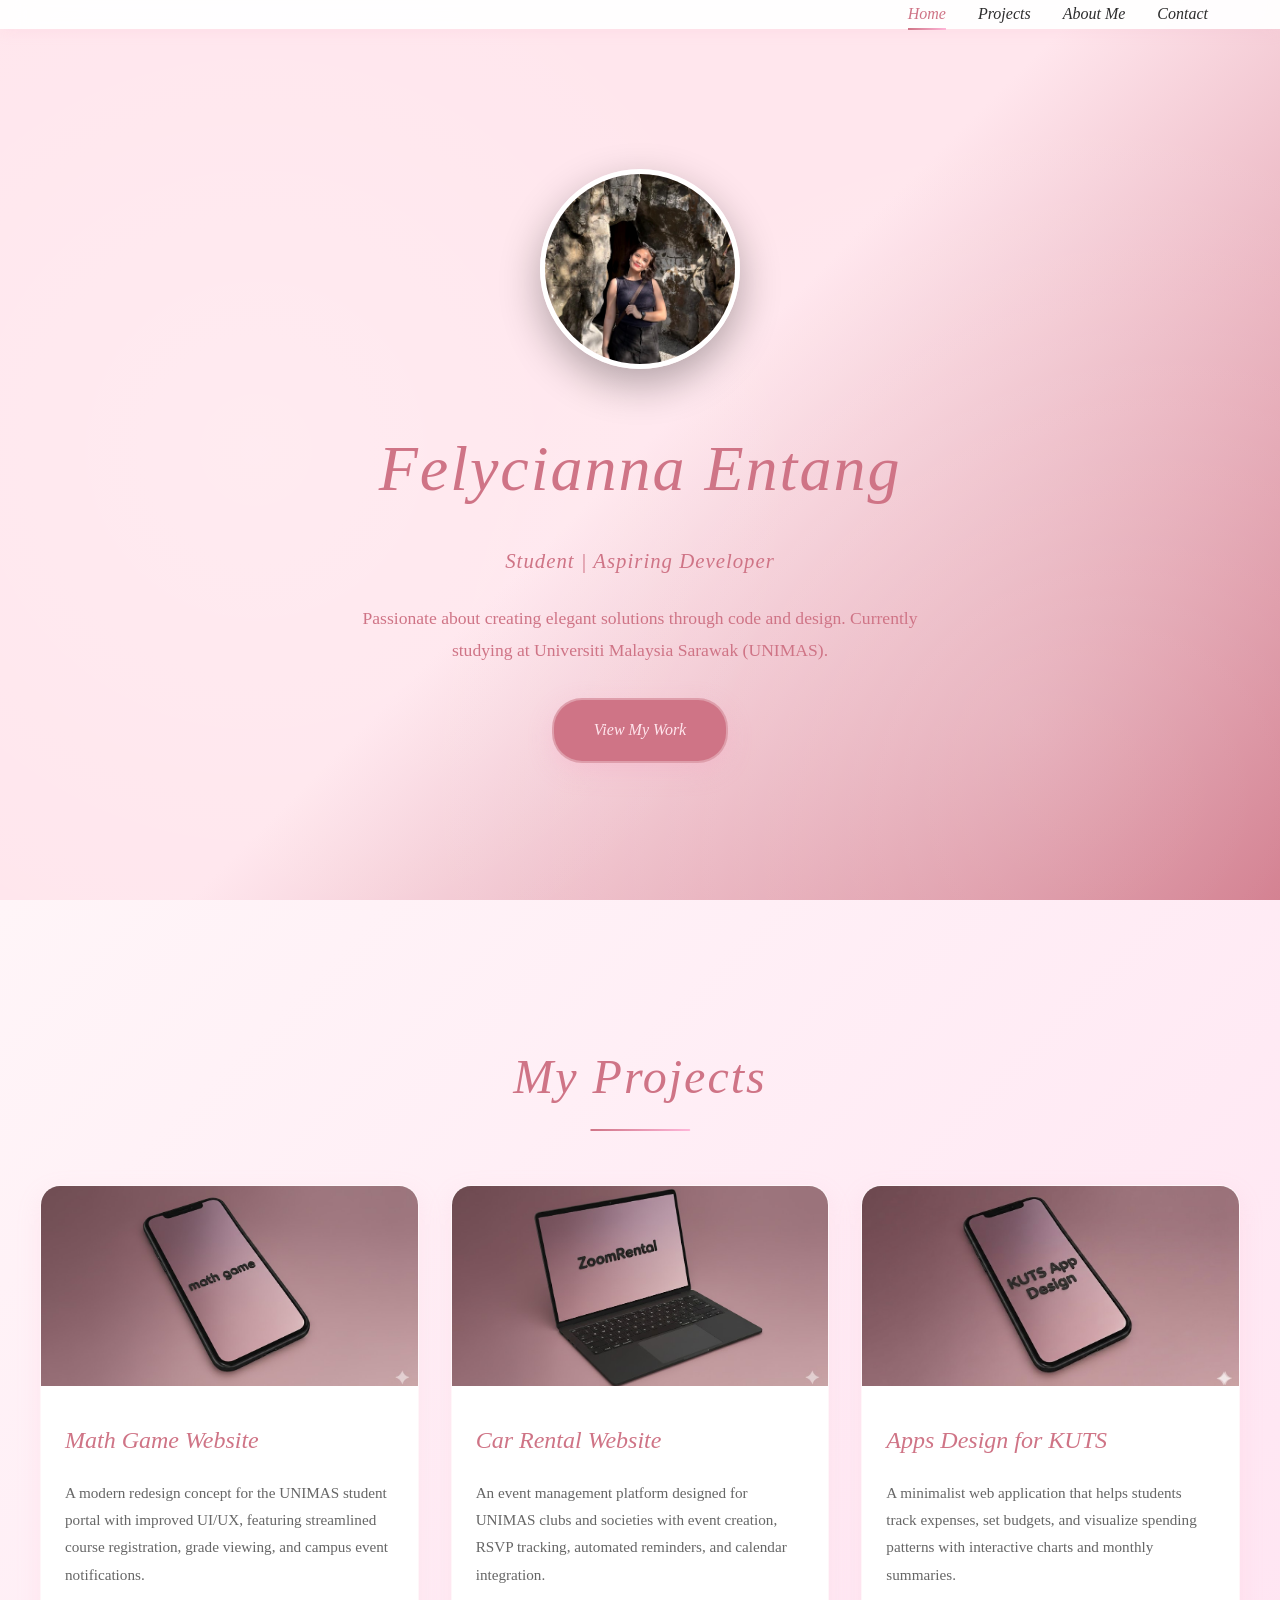
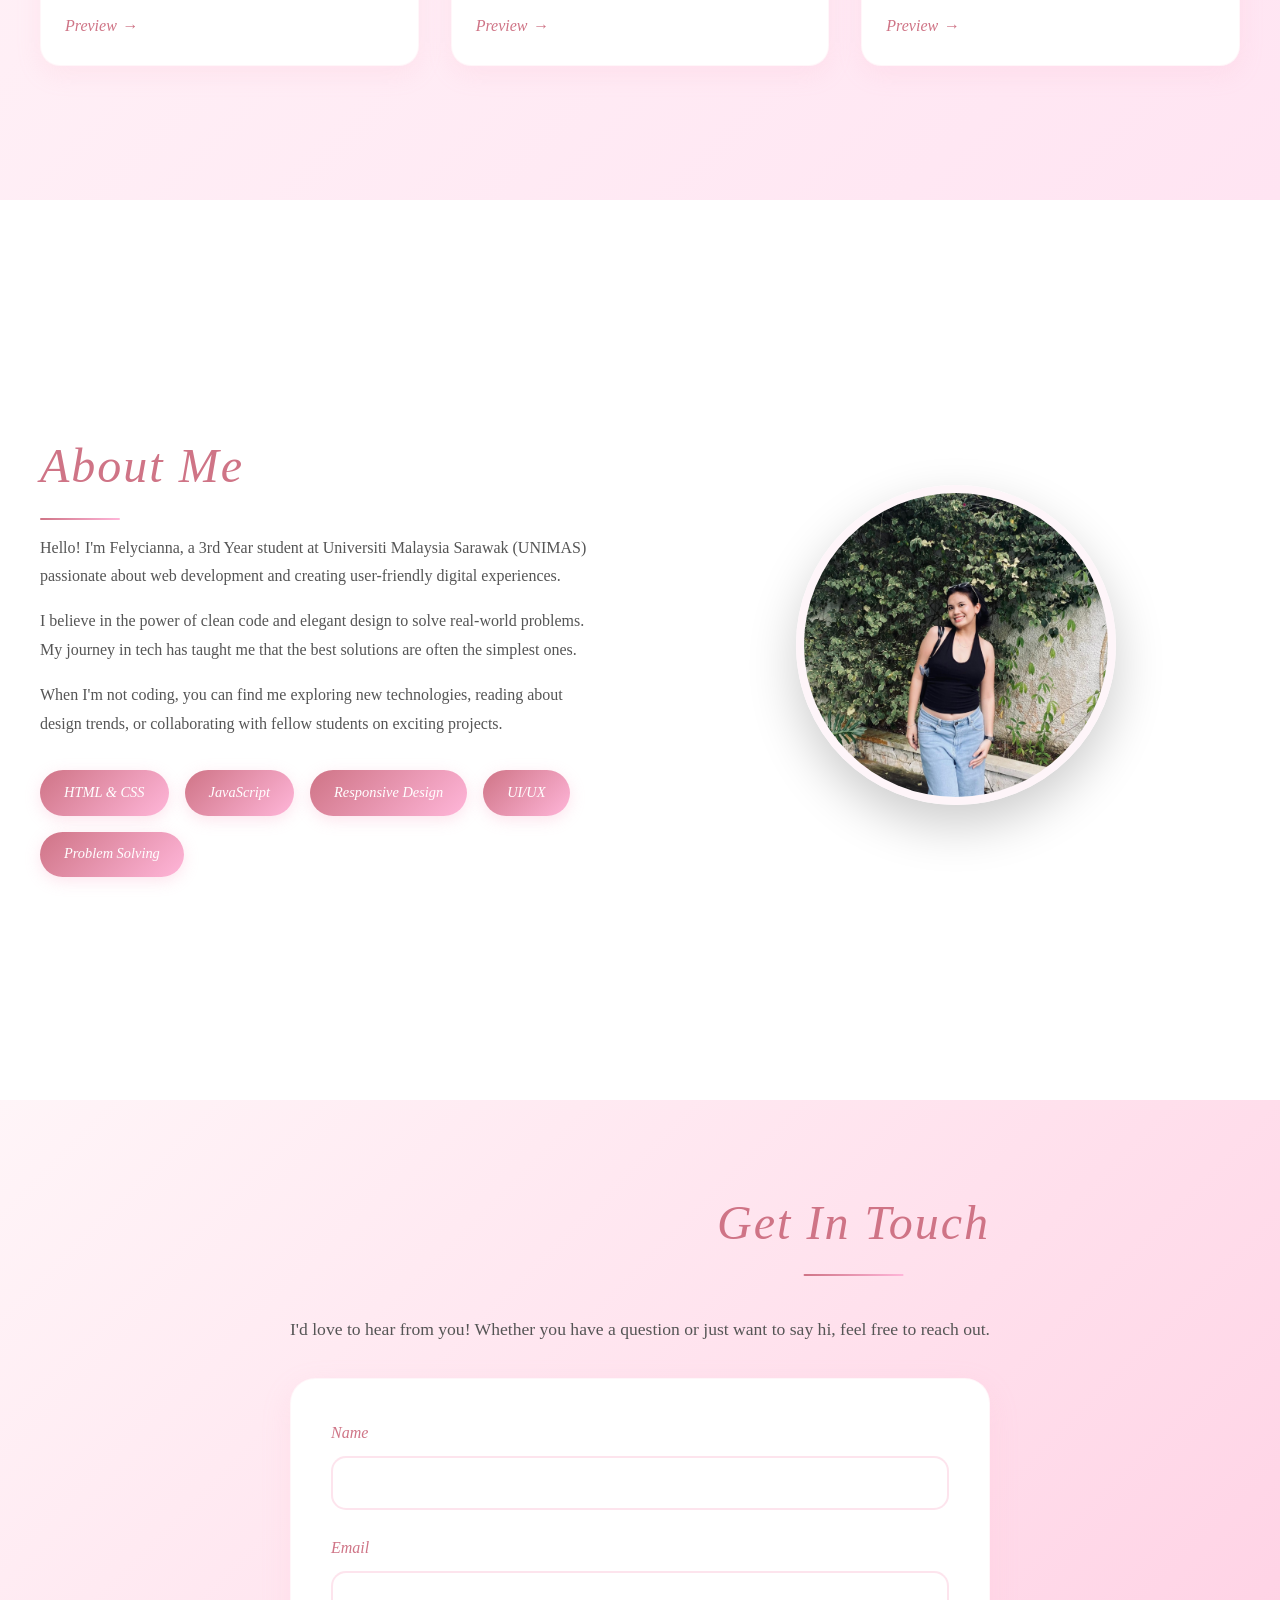
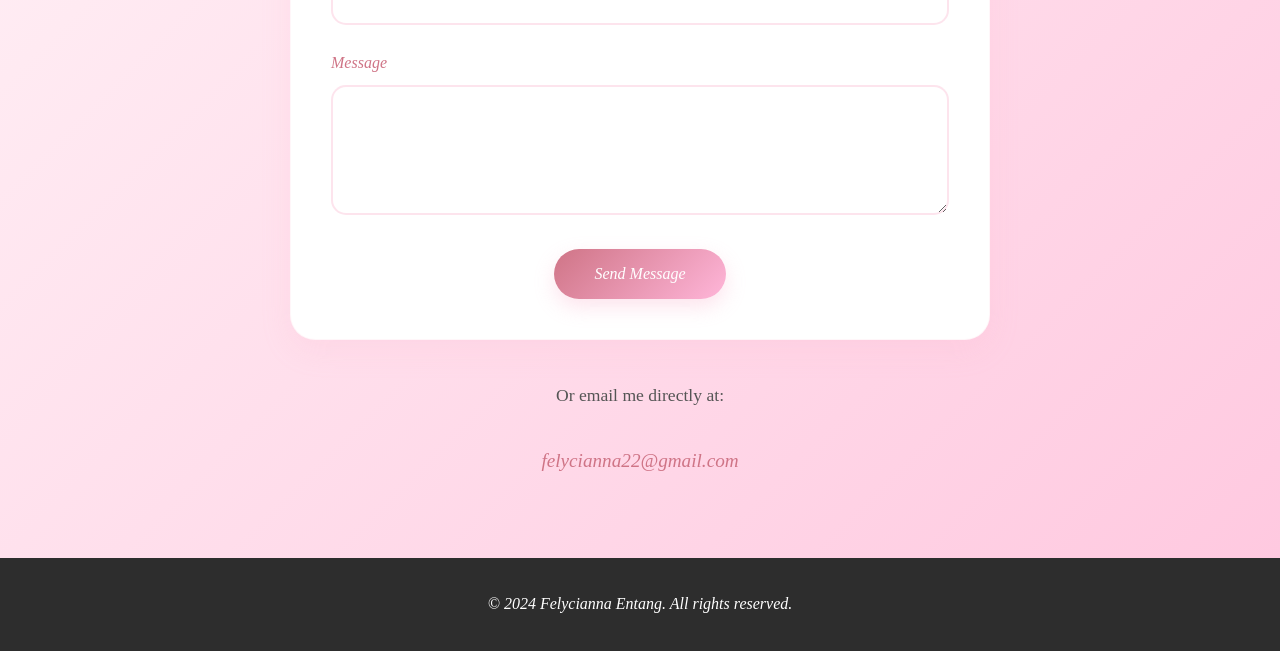
==== index.html @ 2f464124 "index.html" ====
<!DOCTYPE html>
<html lang="en">
<head>
    <meta charset="UTF-8">
    <meta name="viewport" content="width=device-width, initial-scale=1.0">
    <title>Felycianna Entang - Portfolio</title>
    <style>
        * {
            margin: 0;
            padding: 0;
            box-sizing: border-box;
        }

        :root {
            --primary: #2d2d2d;
            --secondary: #4a4a4a;
            --accent: #CF7486;
            --accent2: #ffb6d9;
            --pink-light: #ffc9e0;
            --pink-soft: #ffe4f2;
            --cream: #fff5f8;
            ----text: #CF7486;
            --light: #fef5f9;
            --white: #ffffff;
        }

        body {
            font-family: 'Garamond', 'Georgia', 'Times New Roman', serif;
            line-height: 1.8;
            color: var(--text);
            overflow-x: hidden;
        }

        /* Navigation */
        nav {
            position: fixed;
            top: 0;
            width: 100%;
            background: rgba(255, 255, 255, 0.95);
            backdrop-filter: blur(15px);
            box-shadow: 0 2px 15px rgba(248, 165, 194, 0.15);
            z-index: 1000;
            transition: all 0.3s ease;
        }

        nav.scrolled {
            background: rgba(255, 255, 255, 0.98);
            box-shadow: 0 4px 20px rgba(248, 165, 194, 0.2);
        }

        .nav-container {
            max-width: 1200px;
            margin: 0 auto;
            padding: 0 2rem;
            display: flex;
            justify-content: flex-end;
            align-items: center;
        }

        .logo {
            display: none;
        }

        nav ul {
            display: flex;
            list-style: none;
            gap: 2rem;
        }

        nav a {
            text-decoration: none;
            color: var(--primary);
            font-weight: 400;
            font-style: italic;
            font-family: 'Georgia', serif;
            transition: color 0.3s ease;
            position: relative;
            padding: 0.5rem 0;
        }

        nav a::after {
            content: '';
            position: absolute;
            bottom: 0;
            left: 0;
            width: 0;
            height: 2px;
            background: linear-gradient(90deg, var(--accent), var(--accent2));
            transition: width 0.3s ease;
        }

        nav a:hover::after,
        nav a.active::after {
            width: 100%;
        }

        nav a:hover,
        nav a.active {
            color: var(--accent);
        }

        /* Mobile menu toggle */
        .menu-toggle {
            display: none;
            background: none;
            border: none;
            font-size: 1.8rem;
            cursor: pointer;
            color: var(--primary);
            padding: 0.5rem;
        }

        /* Sections */
        section {
            min-height: 100vh;
            padding: 5rem 1.5rem 3rem;
            display: flex;
            align-items: center;
            justify-content: center;
        }

        .container {
            max-width: 1200px;
            width: 100%;
            margin: 0 auto;
        }

        /* Home Section */
        #home {
            background: linear-gradient(135deg, #FFE6ED 0%, #FFE6ED 50%, #CF7486 100%);
            color: var(--white);
            position: relative;
            overflow: hidden;
        }

        #home::before {
            content: '';
            position: absolute;
            top: 0;
            left: 0;
            right: 0;
            bottom: 0;
            background: 
                radial-gradient(circle at 20% 50%, rgba(255,255,255,0.2) 0%, transparent 50%),
                radial-gradient(circle at 80% 80%, rgba(255,255,255,0.2) 0%, transparent 50%);
            pointer-events: none;
        }

        .hero-content {
            display: flex;
            flex-direction: column;
            align-items: center;
            text-align: center;
            position: relative;
            z-index: 1;
        }

        .hero-image {
            margin-bottom: 2rem;
            opacity: 0;
            animation: fadeInUp 1s ease forwards;
        }

        .hero-profile-img {
            width: 200px;
            height: 200px;
            border-radius: 50%;
            object-fit: cover;
            border: 5px solid var(--white);
            box-shadow: 0 15px 40px rgba(0,0,0,0.3);
        }

        .hero-profile-placeholder {
            width: 200px;
            height: 200px;
            background: rgba(255, 255, 255, 0.2);
            backdrop-filter: blur(10px);
            border-radius: 50%;
            display: flex;
            align-items: center;
            justify-content: center;
            font-size: 4rem;
            color: var(--white);
            border: 5px solid var(--white);
            box-shadow: 0 15px 40px rgba(0,0,0,0.3);
            font-weight: 400;
            font-style: italic;
        }

        .hero-content h1 {
            font-size: 4rem;
            color: #CF7486;
            margin-bottom: 1rem;
            opacity: 0;
            animation: fadeInUp 1s ease 0.2s forwards;
            font-weight: 400;
            font-family: 'Garamond', 'Georgia', serif;
            font-style: italic;
            letter-spacing: 2px;
        }

        .hero-content .subtitle {
            font-size: 1.3rem;
            margin-bottom: 1.5rem;
            opacity: 0;
            animation: fadeInUp 1s ease 0.4s forwards;
            color: #CF7486;
            font-weight: 300;
            font-style: italic;
            letter-spacing: 1px;
        }

        .hero-content p {
            font-size: 1.1rem;
            color: #CF7486;
            max-width: 600px;
            margin: 0 auto 2rem;
            opacity: 0;
            animation: fadeInUp 1s ease 0.6s forwards;
            line-height: 1.8;
        }

        .cta-button {
            display: inline-block;
            padding: 1rem 2.5rem;
            background: #CF7486;
            color: #FFE6ED;
            text-decoration: none;
            border-radius: 30px;
            font-weight: 500;
            font-style: italic;
            font-family: 'Georgia', serif;
            transition: all 0.3s ease;
            opacity: 0;
            animation: fadeInUp 1s ease 0.8s forwards;
            box-shadow: 0 8px 25px rgba(248, 165, 194, 0.3);
            border: 2px solid rgba(255, 255, 255, 0.3);
        }

        .cta-button:hover {
            transform: translateY(-3px);
            box-shadow: 0 12px 35px rgba(248, 165, 194, 0.4);
            background: rgba(255, 255, 255, 0.95);
        }

        /* Projects Section */
        #projects {
            background: linear-gradient(135deg, #fff5f8 0%, #ffe4f2 100%);
            padding: 5rem 1.5rem;
        }

        .section-title {
            text-align: center;
            font-size: 3rem;
            margin-bottom: 3rem;
            color: var(--accent);
            font-weight: 400;
            font-style: italic;
            font-family: 'Garamond', 'Georgia', serif;
            position: relative;
            display: inline-block;
            left: 50%;
            transform: translateX(-50%);
            letter-spacing: 2px;
        }

        .section-title::after {
            content: '';
            position: absolute;
            bottom: -10px;
            left: 50%;
            transform: translateX(-50%);
            width: 100px;
            height: 2px;
            background: linear-gradient(90deg, var(--accent), var(--accent2));
            border-radius: 2px;
        }

        .projects-grid {
            display: grid;
            grid-template-columns: repeat(auto-fit, minmax(280px, 1fr));
            gap: 2rem;
            margin-top: 1rem;
        }

        .project-card {
            background: var(--white);
            border-radius: 20px;
            overflow: hidden;
            box-shadow: 0 8px 25px rgba(248, 165, 194, 0.15);
            transition: all 0.3s ease;
            opacity: 0;
            transform: translateY(30px);
            border: 1px solid rgba(248, 165, 194, 0.1);
        }

        .project-card.visible {
            opacity: 1;
            transform: translateY(0);
        }

        .project-card:hover {
            transform: translateY(-10px);
            box-shadow: 0 15px 35px rgba(248, 165, 194, 0.25);
        }

        .project-img {
            width: 100%;
            height: 200px;
            object-fit: cover;
            background: linear-gradient(135deg, #ffc9e0 0%, #f8a5c2 100%);
        }

        .project-placeholder {
            width: 100%;
            height: 200px;
            background: linear-gradient(135deg, #ffc9e0 0%, #f8a5c2 100%);
            display: flex;
            align-items: center;
            justify-content: center;
            color: var(--white);
            font-size: 3rem;
            font-weight: 400;
            font-style: italic;
        }

        .project-content {
            padding: 1.5rem;
        }

        .project-card h3 {
            color: var(--accent);
            margin-bottom: 1rem;
            font-size: 1.5rem;
            font-weight: 400;
            font-style: italic;
            font-family: 'Georgia', serif;
        }

        .project-card p {
            margin-bottom: 1.5rem;
            color: #666;
            line-height: 1.8;
            font-size: 0.95rem;
        }

        .project-link {
            display: inline-block;
            color: var(--accent);
            text-decoration: none;
            font-weight: 500;
            font-style: italic;
            transition: all 0.3s ease;
            position: relative;
        }

        .project-link:hover {
            color: var(--accent2);
            padding-left: 5px;
        }

        .project-link::after {
            content: '→';
            margin-left: 5px;
            transition: margin-left 0.3s ease;
        }

        .project-link:hover::after {
            margin-left: 10px;
        }

        /* About Section */
        #about {
            background: var(--white);
            padding: 5rem 1.5rem;
        }

        .about-content {
            display: grid;
            grid-template-columns: 1fr 1fr;
            gap: 4rem;
            align-items: center;
        }

        .about-text h2 {
            font-size: 3rem;
            margin-bottom: 1.5rem;
            color: var(--accent);
            font-weight: 400;
            font-style: italic;
            font-family: 'Garamond', 'Georgia', serif;
            position: relative;
            display: inline-block;
            letter-spacing: 2px;
        }

        .about-text h2::after {
            content: '';
            position: absolute;
            bottom: -10px;
            left: 0;
            width: 80px;
            height: 2px;
            background: linear-gradient(90deg, var(--accent), var(--accent2));
            border-radius: 2px;
        }

        .about-text p {
            margin-bottom: 1rem;
            line-height: 1.8;
            color: #555;
        }

        .skills {
            display: flex;
            flex-wrap: wrap;
            gap: 1rem;
            margin-top: 2rem;
        }

        .skill-tag {
            background: linear-gradient(135deg, var(--accent), var(--accent2));
            color: var(--white);
            padding: 0.6rem 1.5rem;
            border-radius: 25px;
            font-size: 0.9rem;
            font-weight: 400;
            font-style: italic;
            box-shadow: 0 4px 15px rgba(248, 165, 194, 0.3);
            transition: transform 0.3s ease;
        }

        .skill-tag:hover {
            transform: translateY(-3px);
            box-shadow: 0 6px 20px rgba(248, 165, 194, 0.4);
        }

        .about-image {
            text-align: center;
        }

        .about-profile-img {
            width: 320px;
            height: 320px;
            border-radius: 50%;
            object-fit: cover;
            box-shadow: 0 20px 50px rgba(0,0,0,0.2);
            border: 8px solid var(--light);
        }

        .profile-placeholder {
            width: 320px;
            height: 320px;
            background: linear-gradient(135deg, #ffc9e0 0%, #f8a5c2 100%);
            border-radius: 50%;
            margin: 0 auto;
            display: flex;
            align-items: center;
            justify-content: center;
            font-size: 6rem;
            color: var(--white);
            box-shadow: 0 15px 40px rgba(248, 165, 194, 0.3);
            border: 8px solid var(--light);
            font-weight: 400;
            font-style: italic;
        }

        /* Contact Section */
        #contact {
            background: linear-gradient(135deg, #fff5f8 0%, #ffc9e0 100%);
            padding: 5rem 1.5rem;
        }

        .contact-content {
            max-width: 700px;
            margin: 0 auto;
            text-align: center;
        }

        .contact-content p {
            font-size: 1.1rem;
            margin-bottom: 2rem;
            color: #555;
        }

        .contact-form {
            background: var(--white);
            padding: 2.5rem;
            border-radius: 25px;
            box-shadow: 0 10px 30px rgba(248, 165, 194, 0.15);
            margin-top: 2rem;
            border: 1px solid rgba(248, 165, 194, 0.1);
        }

        .form-group {
            margin-bottom: 1.5rem;
            text-align: left;
        }

        .form-group label {
            display: block;
            margin-bottom: 0.5rem;
            color: var(--accent);
            font-weight: 500;
            font-style: italic;
        }

        .form-group input,
        .form-group textarea {
            width: 100%;
            padding: 1rem;
            border: 2px solid rgba(248, 165, 194, 0.3);
            border-radius: 15px;
            font-family: 'Georgia', serif;
            transition: all 0.3s ease;
            font-size: 1rem;
        }

        .form-group input:focus,
        .form-group textarea:focus {
            outline: none;
            border-color: var(--accent);
            box-shadow: 0 0 0 3px rgba(248, 165, 194, 0.1);
        }

        .form-group textarea {
            resize: vertical;
            min-height: 130px;
        }

        .submit-btn {
            background: linear-gradient(135deg, var(--accent), var(--accent2));
            color: var(--white);
            padding: 1rem 2.5rem;
            border: none;
            border-radius: 30px;
            font-size: 1rem;
            font-weight: 500;
            font-style: italic;
            font-family: 'Georgia', serif;
            cursor: pointer;
            transition: all 0.3s ease;
            box-shadow: 0 8px 20px rgba(248, 165, 194, 0.3);
        }

        .submit-btn:hover {
            transform: translateY(-3px);
            box-shadow: 0 12px 30px rgba(248, 165, 194, 0.4);
        }

        .contact-email {
            margin-top: 2.5rem;
        }

        .contact-email a {
            color: var(--accent);
            text-decoration: none;
            font-size: 1.2rem;
            font-weight: 500;
            font-style: italic;
            transition: color 0.3s ease;
        }

        .contact-email a:hover {
            color: var(--accent2);
        }

        /* Footer */
        footer {
            background: var(--primary);
            color: var(--white);
            text-align: center;
            padding: 2rem;
            font-style: italic;
        }

        /* Animations */
        @keyframes fadeInUp {
            from {
                opacity: 0;
                transform: translateY(30px);
            }
            to {
                opacity: 1;
                transform: translateY(0);
            }
        }

        /* Scroll to top button */
        .scroll-top {
            position: fixed;
            bottom: 2rem;
            right: 2rem;
            background: linear-gradient(135deg, var(--accent), var(--accent2));
            color: var(--white);
            width: 50px;
            height: 50px;
            border-radius: 50%;
            border: none;
            cursor: pointer;
            display: none;
            align-items: center;
            justify-content: center;
            font-size: 1.5rem;
            transition: all 0.3s ease;
            z-index: 999;
            box-shadow: 0 4px 15px rgba(248, 165, 194, 0.4);
        }

        .scroll-top.visible {
            display: flex;
        }

        .scroll-top:hover {
            transform: translateY(-5px);
            box-shadow: 0 8px 25px rgba(248, 165, 194, 0.5);
        }


/* Modal Styles */
.modal {
    display: none;
    position: fixed;
    z-index: 2000;
    left: 0;
    top: 0;
    width: 100%;
    height: 100%;
    background-color: rgba(0, 0, 0, 0.8);
    backdrop-filter: blur(5px);
}

.modal.active {
    display: flex;
    align-items: center;
    justify-content: center;
    animation: fadeIn 0.3s ease;
}

.modal-content {
    background: var(--white);
    padding: 2rem;
    border-radius: 25px;
    max-width: 900px;
    width: 90%;
    max-height: 90vh;
    overflow-y: auto;
    position: relative;
    box-shadow: 0 20px 60px rgba(0, 0, 0, 0.3);
}

.close-modal {
    position: absolute;
    top: 1rem;
    right: 1.5rem;
    font-size: 2.5rem;
    color: var(--accent);
    cursor: pointer;
    transition: all 0.3s ease;
    line-height: 1;
}

.close-modal:hover {
    color: var(--accent2);
    transform: rotate(90deg);
}

.modal-images {
    display: flex;
    flex-direction: column;
    gap: 1.5rem;
    margin-top: 1rem;
}

.modal-img {
    width: 100%;
    border-radius: 15px;
    box-shadow: 0 5px 20px rgba(0, 0, 0, 0.1);
}

@keyframes fadeIn {
    from {
        opacity: 0;
    }
    to {
        opacity: 1;
    }
}



        /* Responsive Design */
        @media (max-width: 968px) {
            .about-content {
                grid-template-columns: 1fr;
                gap: 3rem;
            }

            .about-image {
                order: -1;
            }

            .about-profile-img,
            .profile-placeholder {
                width: 250px;
                height: 250px;
                font-size: 5rem;
            }
        }

        @media (max-width: 768px) {
            .menu-toggle {
                display: block;
            }

            nav ul {
                position: fixed;
                top: 70px;
                left: -100%;
                width: 100%;
                height: calc(100vh - 70px);
                background: rgba(255, 255, 255, 0.98);
                flex-direction: column;
                align-items: center;
                justify-content: flex-start;
                padding: 2rem 0;
                gap: 0;
                transition: left 0.3s ease;
                box-shadow: 0 5px 20px rgba(0,0,0,0.1);
            }

            nav ul.active {
                left: 0;
            }

            nav ul li {
                width: 100%;
                text-align: center;
                padding: 1rem 0;
                border-bottom: 1px solid #eee;
            }

            nav a {
                display: block;
                padding: 1rem;
                font-size: 1.1rem;
            }

            .hero-content h1 {
                font-size: 2.5rem;
            }

            .hero-content .subtitle {
                font-size: 1.2rem;
            }

            .hero-profile-img,
            .hero-profile-placeholder {
                width: 150px;
                height: 150px;
                font-size: 3rem;
            }

            .section-title {
                font-size: 2rem;
            }

            section {
                padding: 5rem 1rem 3rem;
            }

            .projects-grid {
                grid-template-columns: 1fr;
                gap: 1.5rem;
            }

            .contact-form {
                padding: 1.5rem;
            }
        }

        @media (max-width: 480px) {
            .hero-content h1 {
                font-size: 2rem;
            }

            .hero-content .subtitle {
                font-size: 1rem;
            }

            .hero-content p {
                font-size: 0.95rem;
            }

            .cta-button {
                padding: 0.8rem 2rem;
                font-size: 0.9rem;
            }

            .about-profile-img,
            .profile-placeholder {
                width: 200px;
                height: 200px;
                font-size: 4rem;
            }

            .section-title {
                font-size: 1.8rem;
            }

            .about-text h2 {
                font-size: 2rem;
            }

            /* Modal Styles */
.modal {
    display: none;
    position: fixed;
    z-index: 2000;
    left: 0;
    top: 0;
    width: 100%;
    height: 100%;
    background-color: rgba(0, 0, 0, 0.8);
    backdrop-filter: blur(5px);
}

.modal.active {
    display: flex;
    align-items: center;
    justify-content: center;
    animation: fadeIn 0.3s ease;
}

.modal-content {
    background: var(--white);
    padding: 2rem;
    border-radius: 25px;
    max-width: 900px;
    width: 90%;
    max-height: 90vh;
    overflow-y: auto;
    position: relative;
    box-shadow: 0 20px 60px rgba(0, 0, 0, 0.3);
}

.close-modal {
    position: absolute;
    top: 1rem;
    right: 1.5rem;
    font-size: 2.5rem;
    color: var(--accent);
    cursor: pointer;
    transition: all 0.3s ease;
    line-height: 1;
}

.close-modal:hover {
    color: var(--accent2);
    transform: rotate(90deg);
}

.modal-images {
    display: flex;
    flex-direction: column;
    gap: 1.5rem;
    margin-top: 1rem;
}

.modal-img {
    width: 100%;
    max-width: 600px;  
    margin: 0 auto;
    display: block;
    border-radius: 15px;
    box-shadow: 0 5px 20px rgba(0, 0, 0, 0.1);
}

@keyframes fadeIn {
    from {
        opacity: 0;
    }
    to {
        opacity: 1;
    }
}

@media (max-width: 768px) {
    .modal-content {
        padding: 1.5rem;
        width: 95%;
    }
    
    .close-modal {
        font-size: 2rem;
    }
}
        }
    </style>
</head>
<body>
    <!-- Navigation -->
    <nav id="navbar">
        <div class="nav-container">
            <div class="logo">FE</div>
            <button class="menu-toggle" aria-label="Toggle menu">☰</button>
            <ul id="nav-menu">
                <li><a href="#home" class="nav-link active">Home</a></li>
                <li><a href="#projects" class="nav-link">Projects</a></li>
                <li><a href="#about" class="nav-link">About Me</a></li>
                <li><a href="#contact" class="nav-link">Contact</a></li>
            </ul>
        </div>
    </nav>

    <!-- Home Section -->
    <section id="home">
        <div class="container">
            <div class="hero-content">
                <div class="hero-image">
                    <img src="felycianna_pict.jpg" alt="Felycianna Entang" class="hero-profile-img">
                </div>
                <h1>Felycianna Entang</h1>
                <p class="subtitle">Student | Aspiring Developer</p>
                <p>Passionate about creating elegant solutions through code and design. Currently studying at Universiti Malaysia Sarawak (UNIMAS).</p>
                <a href="#projects" class="cta-button">View My Work</a>
            </div>
        </div>
    </section>

    <!-- Projects Section -->
    <section id="projects">
        <div class="container">
            <h2 class="section-title">My Projects</h2>
            <div class="projects-grid">
                <div class="project-card">
                    <img src="mathgame.jpg" alt="Math Game Website" class="project-img">
                    <div class="project-content">
                        <h3>Math Game Website</h3>
                        <p>A modern redesign concept for the UNIMAS student portal with improved UI/UX, featuring streamlined course registration, grade viewing, and campus event notifications.</p>
                        <a href="#" class="project-link">Preview</a>
                    </div>
                </div>
                <div class="project-card">
                    <img src="zoomrental.jpg" alt="Car Rental Website" class="project-img">
                    <div class="project-content">
                        <h3>Car Rental Website</h3>
                        <p>An event management platform designed for UNIMAS clubs and societies with event creation, RSVP tracking, automated reminders, and calendar integration.</p>
                        <a href="#" class="project-link">Preview</a>
                    </div>
                </div>
                <div class="project-card">
                    <img src="kutsapp.jpg" alt="App Design for KUTS" class="project-img">
                    <div class="project-content">
                        <h3>Apps Design for KUTS</h3>
                        <p>A minimalist web application that helps students track expenses, set budgets, and visualize spending patterns with interactive charts and monthly summaries.</p>
                        <a href="#" class="project-link">Preview</a>
                    </div>
                </div>
            </div>
        </div>
    </section>

    <!-- About Section -->
    <section id="about">
        <div class="container">
            <div class="about-content">
                <div class="about-text">
                    <h2>About Me</h2>
                    <p>Hello! I'm Felycianna, a 3rd Year student at Universiti Malaysia Sarawak (UNIMAS) passionate about web development and creating user-friendly digital experiences.</p>
                    <p>I believe in the power of clean code and elegant design to solve real-world problems. My journey in tech has taught me that the best solutions are often the simplest ones.</p>
                    <p>When I'm not coding, you can find me exploring new technologies, reading about design trends, or collaborating with fellow students on exciting projects.</p>
                    <div class="skills">
                        <span class="skill-tag">HTML & CSS</span>
                        <span class="skill-tag">JavaScript</span>
                        <span class="skill-tag">Responsive Design</span>
                        <span class="skill-tag">UI/UX</span>
                        <span class="skill-tag">Problem Solving</span>
                    </div>
                </div>
                <div class="about-image">
                    <img src="fely_pict2.jpg" alt="Felycianna Entang profile" class="about-profile-img">
                </div>
            </div>
        </div>
    </section>

    <!-- Contact Section -->
    <section id="contact">
        <div class="container">
            <div class="contact-content">
                <h2 class="section-title">Get In Touch</h2>
                <p>I'd love to hear from you! Whether you have a question or just want to say hi, feel free to reach out.</p>
                
                <form class="contact-form" id="contact-form">
                    <div class="form-group">
                        <label for="name">Name</label>
                        <input type="text" id="name" name="name" required aria-label="Your name">
                    </div>
                    <div class="form-group">
                        <label for="email">Email</label>
                        <input type="email" id="email" name="email" required aria-label="Your email">
                    </div>
                    <div class="form-group">
                        <label for="message">Message</label>
                        <textarea id="message" name="message" required aria-label="Your message"></textarea>
                    </div>
                    <button type="submit" class="submit-btn">Send Message</button>
                </form>

                <div class="contact-email">
                    <p>Or email me directly at:</p>
                    <a href="mailto:felycianna22@gmail.com">felycianna22@gmail.com</a>
                </div>
            </div>
        </div>
    </section>

    <!-- Footer -->
    <footer>
        <p>&copy; 2024 Felycianna Entang. All rights reserved.</p>
    </footer>

    <!-- Scroll to Top Button -->
    <button class="scroll-top" id="scrollTop" aria-label="Scroll to top">↑</button>

    <!-- Modal for project preview -->
    <div class="modal" id="projectModal">
        <div class="modal-content">
            <span class="close-modal">&times;</span>
            <div class="modal-images">
                <img src="" alt="Project preview 1" class="modal-img">
                <img src="" alt="Project preview 2" class="modal-img">
                <img src="" alt="Project preview 3" class="modal-img">
            </div>
        </div>
    </div>

    <script>
        // Mobile menu toggle
        const menuToggle = document.querySelector('.menu-toggle');
        const navMenu = document.getElementById('nav-menu');
        
        menuToggle.addEventListener('click', () => {
            navMenu.classList.toggle('active');
        });

        // Close mobile menu when clicking a link
        const navLinks = document.querySelectorAll('.nav-link');
        navLinks.forEach(link => {
            link.addEventListener('click', () => {
                navMenu.classList.remove('active');
            });
        });

        // Smooth scrolling for navigation links
        navLinks.forEach(link => {
            link.addEventListener('click', (e) => {
                e.preventDefault();
                const targetId = link.getAttribute('href');
                const targetSection = document.querySelector(targetId);
                
                targetSection.scrollIntoView({
                    behavior: 'smooth',
                    block: 'start'
                });
            });
        });

        // Active navigation link on scroll
        const sections = document.querySelectorAll('section');
        const navbar = document.getElementById('navbar');
        
        window.addEventListener('scroll', () => {
            let current = '';
            
            sections.forEach(section => {
                const sectionTop = section.offsetTop;
                const sectionHeight = section.clientHeight;
                if (window.scrollY >= (sectionTop - 200)) {
                    current = section.getAttribute('id');
                }
            });
            
            navLinks.forEach(link => {
                link.classList.remove('active');
                if (link.getAttribute('href') === `#${current}`) {
                    link.classList.add('active');
                }
            });

            
            // Add shadow to navbar on scroll
            if (window.scrollY > 100) {
                navbar.classList.add('scrolled');
            } else {
                navbar.classList.remove('scrolled');
            }
        });

        // Animate project cards on scroll
        const observerOptions = {
            threshold: 0.2,
            rootMargin: '0px 0px -100px 0px'
        };

        const observer = new IntersectionObserver((entries) => {
            entries.forEach((entry, index) => {
                if (entry.isIntersecting) {
                    setTimeout(() => {
                        entry.target.classList.add('visible');
                    }, index * 100);
                }
            });
        }, observerOptions);

        const projectCards = document.querySelectorAll('.project-card');
        projectCards.forEach(card => observer.observe(card));

        // Scroll to top button
        const scrollTopBtn = document.getElementById('scrollTop');
        
        window.addEventListener('scroll', () => {
            if (window.scrollY > 500) {
                scrollTopBtn.classList.add('visible');
            } else {
                scrollTopBtn.classList.remove('visible');
            }
        });

        scrollTopBtn.addEventListener('click', () => {
            window.scrollTo({
                top: 0,
                behavior: 'smooth'
            });
        });

        // Contact form submission
        const contactForm = document.getElementById('contact-form');
        
        contactForm.addEventListener('submit', (e) => {
            e.preventDefault();
            
            // Get form values
            const name = document.getElementById('name').value;
            const email = document.getElementById('email').value;
            const message = document.getElementById('message').value;
            
            // Display success message (in a real app, you'd send this to a server)
            alert(`Thank you for your message, ${name}! I'll get back to you soon at ${email}.`);
            
            // Reset form
            contactForm.reset();
        });

        // Add parallax effect to hero section
        window.addEventListener('scroll', () => {
            const scrolled = window.scrollY;
            const heroContent = document.querySelector('.hero-content');
            if (heroContent) {
                heroContent.style.transform = `translateY(${scrolled * 0.5}px)`;
                heroContent.style.opacity = 1 - (scrolled / 600);
            }
        });

        // Project preview modal
        const modal = document.getElementById('projectModal');
        const modalImages = modal.querySelectorAll('.modal-img');
        const closeModal = document.querySelector('.close-modal');
        const previewLinks = document.querySelectorAll('.project-link');

        // Project images data (add your actual image paths here)
        const projectImages = {
            0: ['math1.jpeg', 'math2.jpeg', 'math3.jpg'],        // Math Game
            1: ['zoom1.jpeg', 'zoom2.jpeg', 'zoom3.jpeg'],        // Car Rental
            2: ['kuts1.jpeg', 'kuts2.jpeg', 'kuts3.jpeg']      // KUTS App
        };

        previewLinks.forEach((link, index) => {
            link.addEventListener('click', (e) => {
                e.preventDefault();
                
                // Set images for this project
                const images = projectImages[index];
                modalImages.forEach((img, i) => {
                    img.src = images[i];
                });
                
                // Show modal
                modal.classList.add('active');
                document.body.style.overflow = 'hidden';
            });
        });

        // Close modal
        closeModal.addEventListener('click', () => {
            modal.classList.remove('active');
            document.body.style.overflow = 'auto';
        });

        // Close modal when clicking outside
        modal.addEventListener('click', (e) => {
            if (e.target === modal) {
                modal.classList.remove('active');
                document.body.style.overflow = 'auto';
            }
        });

        // Close modal with Escape key
        document.addEventListener('keydown', (e) => {
            if (e.key === 'Escape' && modal.classList.contains('active')) {
                modal.classList.remove('active');
                document.body.style.overflow = 'auto';
            }
        });
    </script>
</body>
</html>
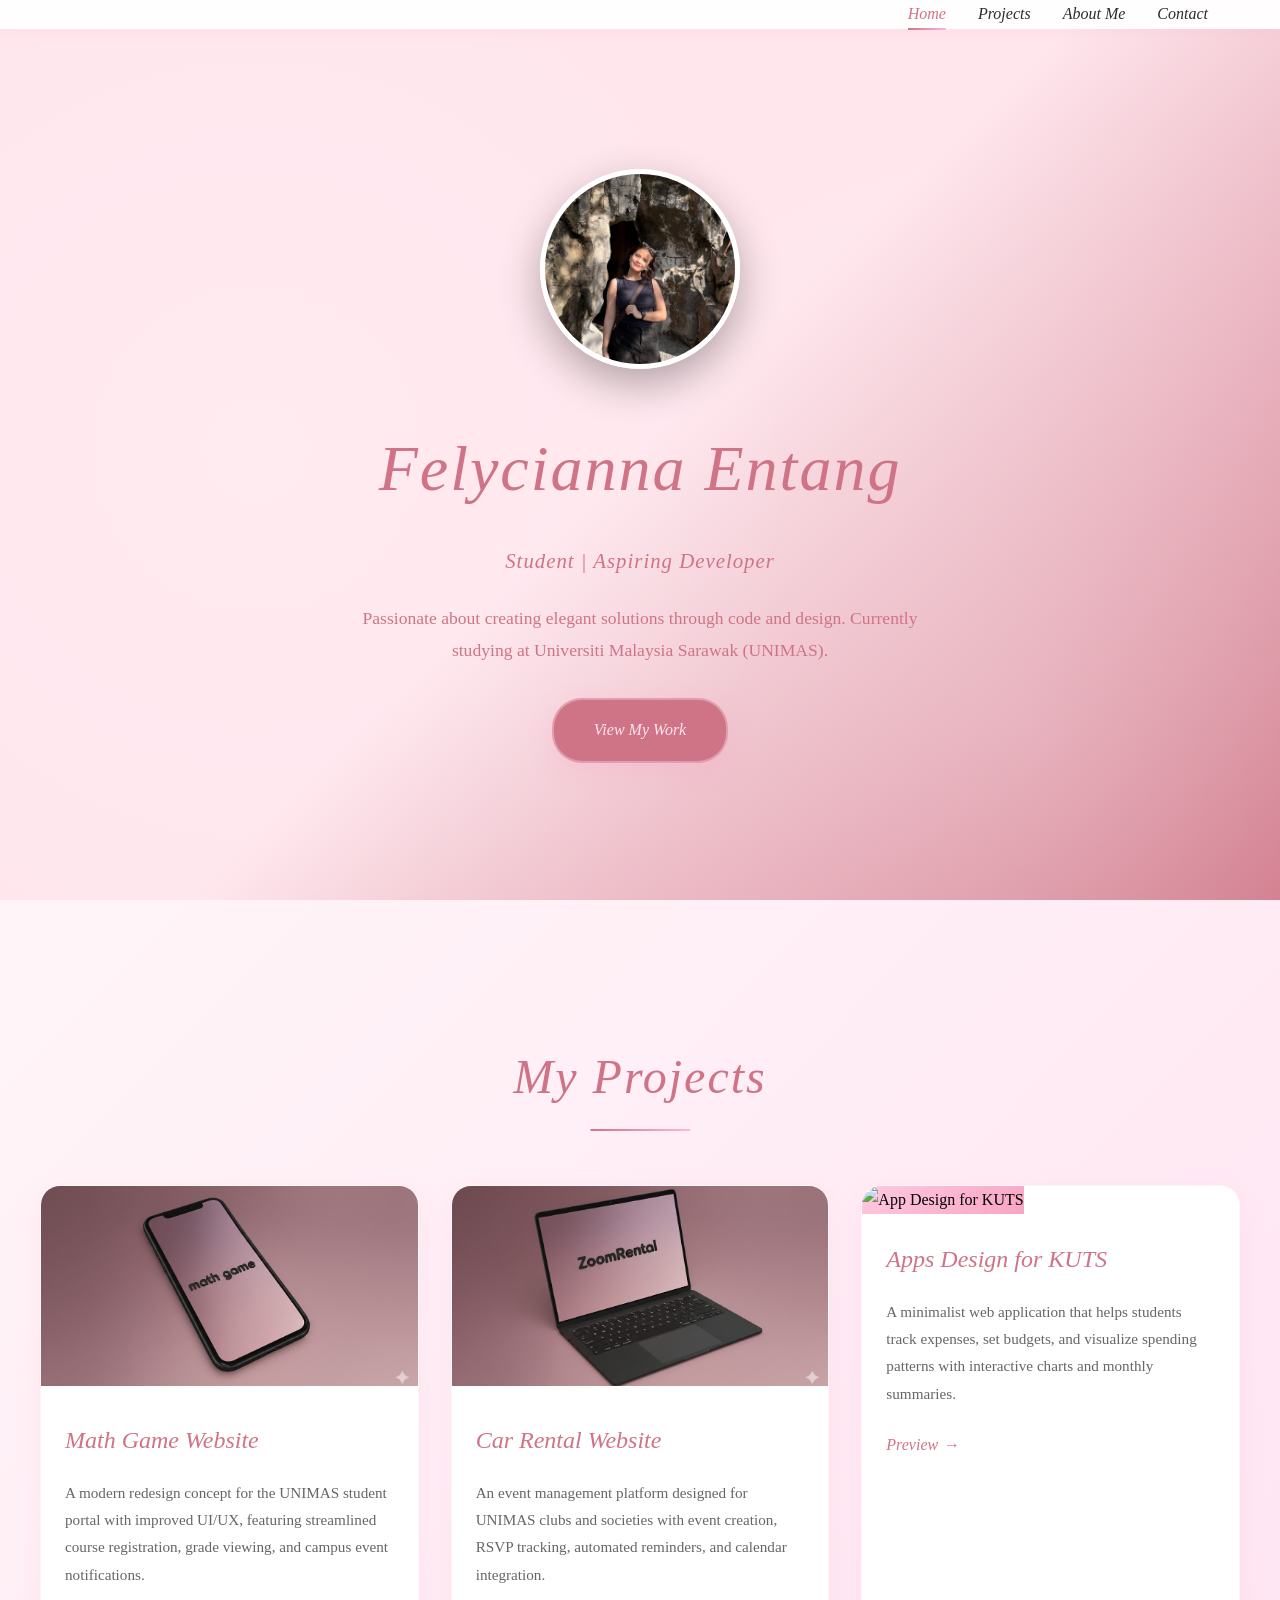
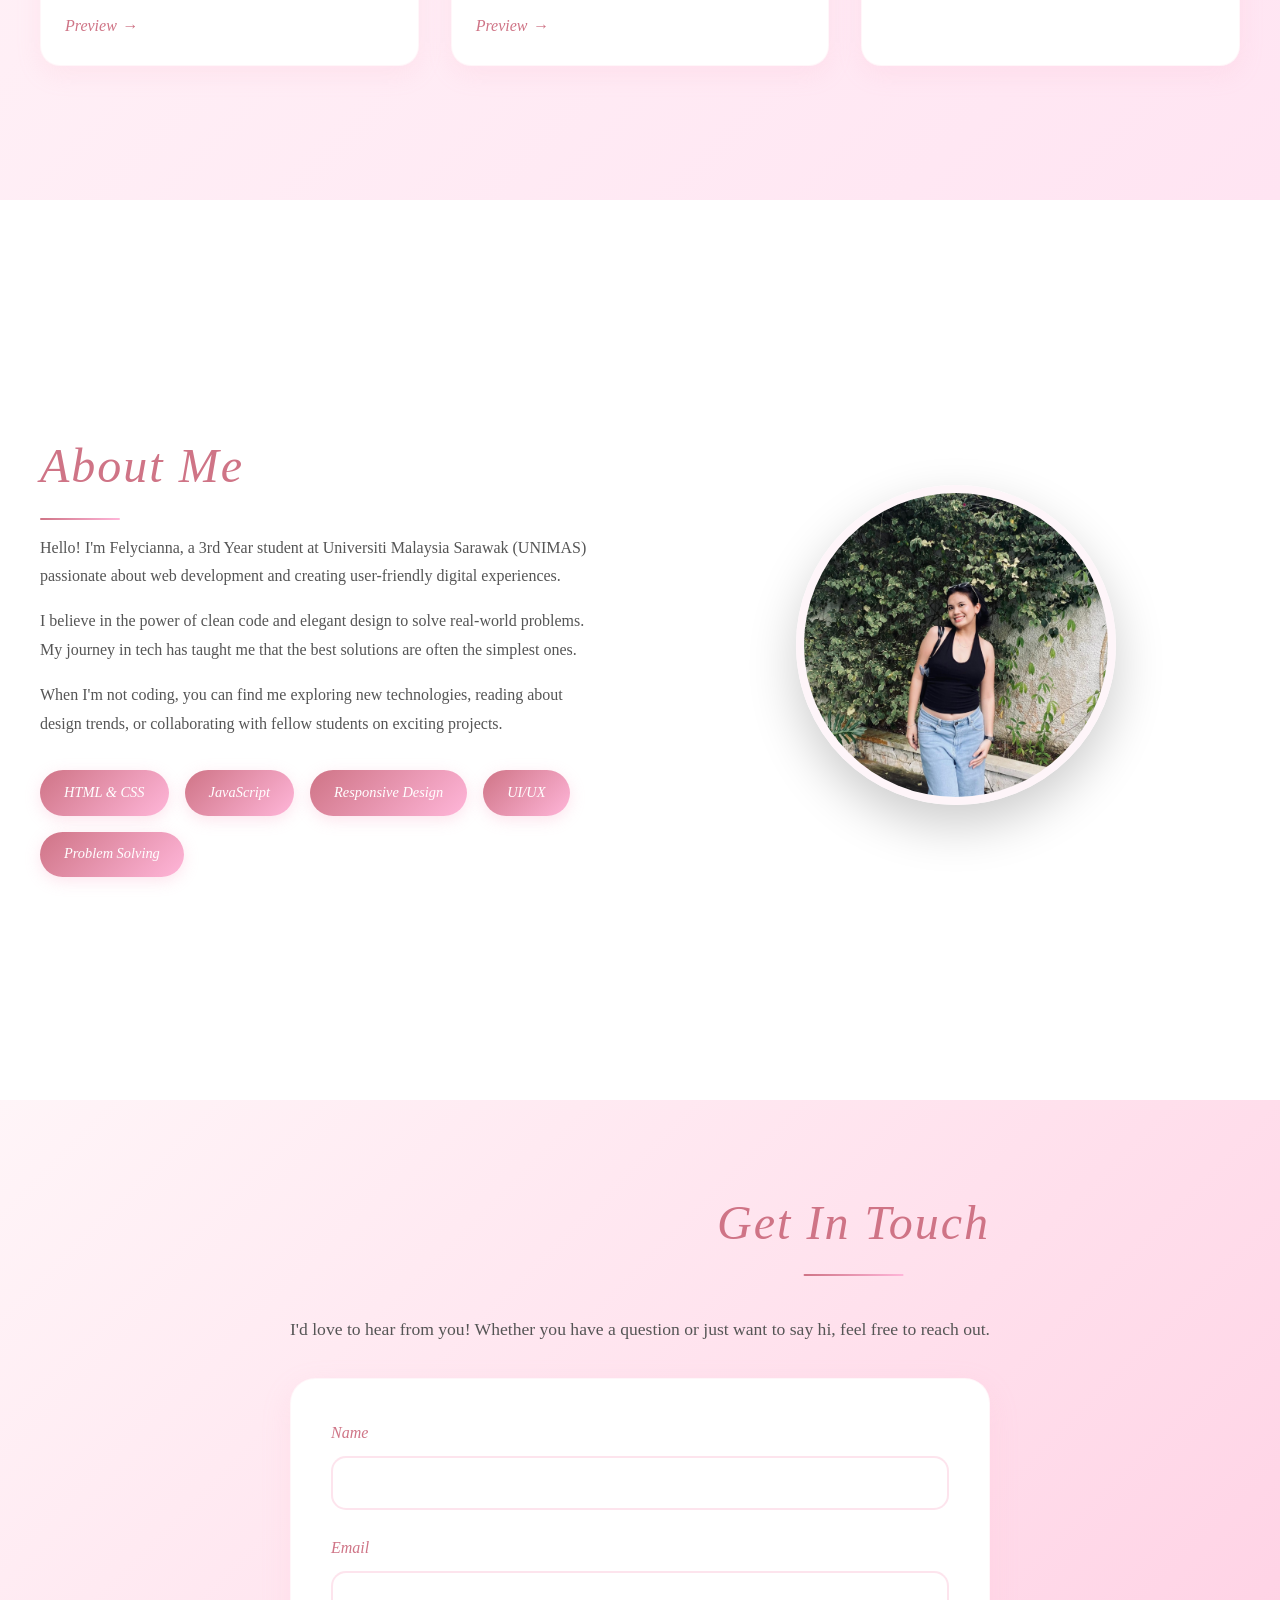
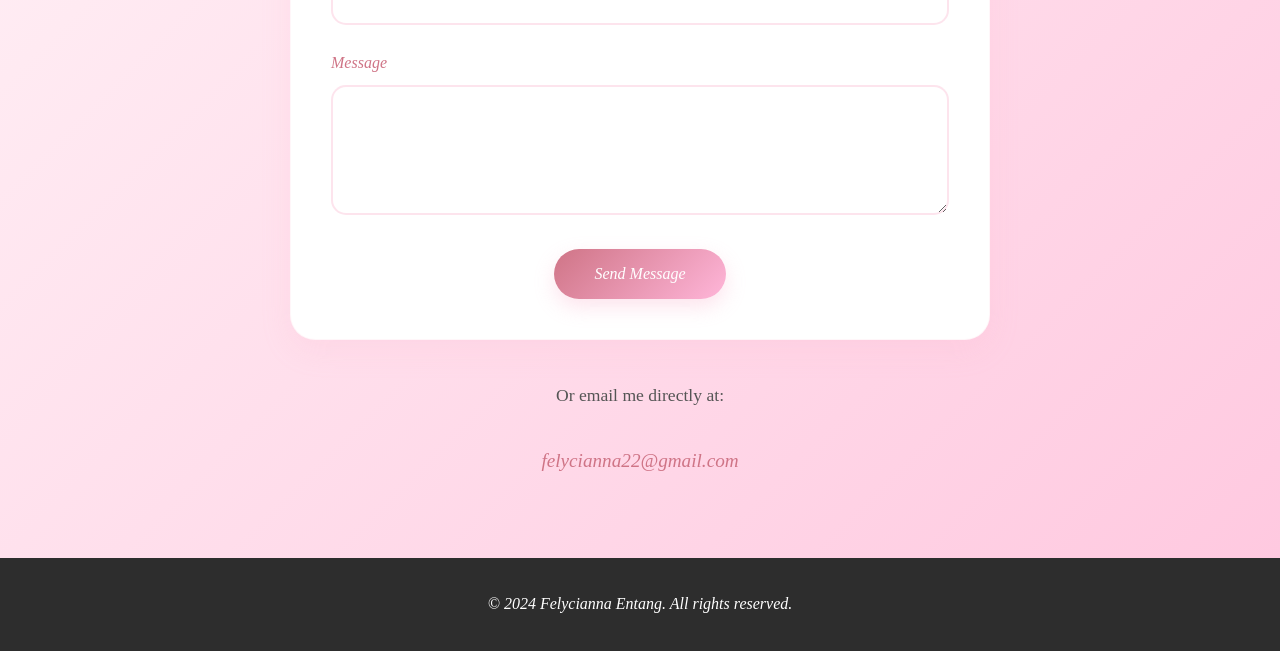
==== commit 13d94c0f: "Update index.html" ====
--- a/index.html
+++ b/index.html
@@ -951,7 +951,7 @@
                     </div>
                 </div>
                 <div class="project-card">
-                    <img src="kutsapp.jpg" alt="App Design for KUTS" class="project-img">
+                    <img src="kutsapp.jpeg" alt="App Design for KUTS" class="project-img">
                     <div class="project-content">
                         <h3>Apps Design for KUTS</h3>
                         <p>A minimalist web application that helps students track expenses, set budgets, and visualize spending patterns with interactive charts and monthly summaries.</p>
@@ -1172,7 +1172,7 @@
 
         // Project images data (add your actual image paths here)
         const projectImages = {
-            0: ['math1.jpeg', 'math2.jpeg', 'math3.jpg'],        // Math Game
+            0: ['math1.jpeg', 'math2.jpeg', 'math3.jpeg'],        // Math Game
             1: ['zoom1.jpeg', 'zoom2.jpeg', 'zoom3.jpeg'],        // Car Rental
             2: ['kuts1.jpeg', 'kuts2.jpeg', 'kuts3.jpeg']      // KUTS App
         };
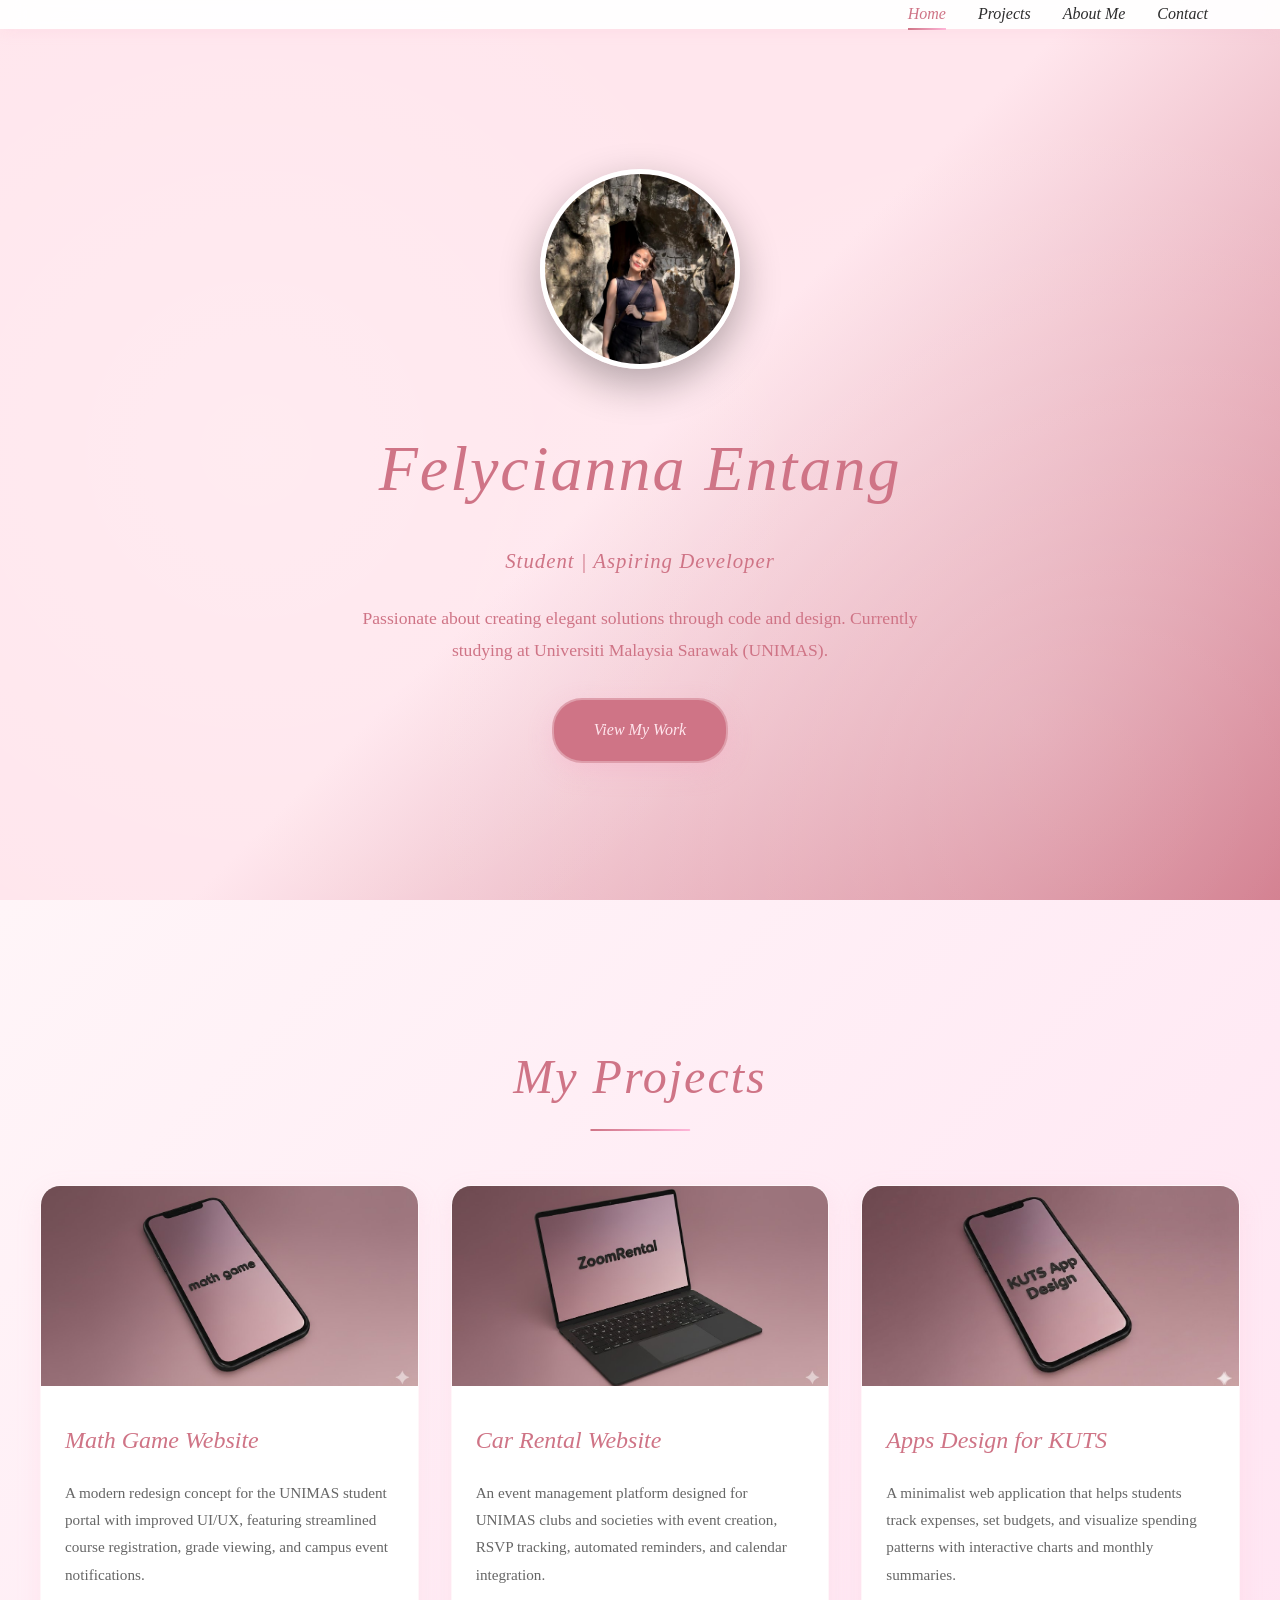
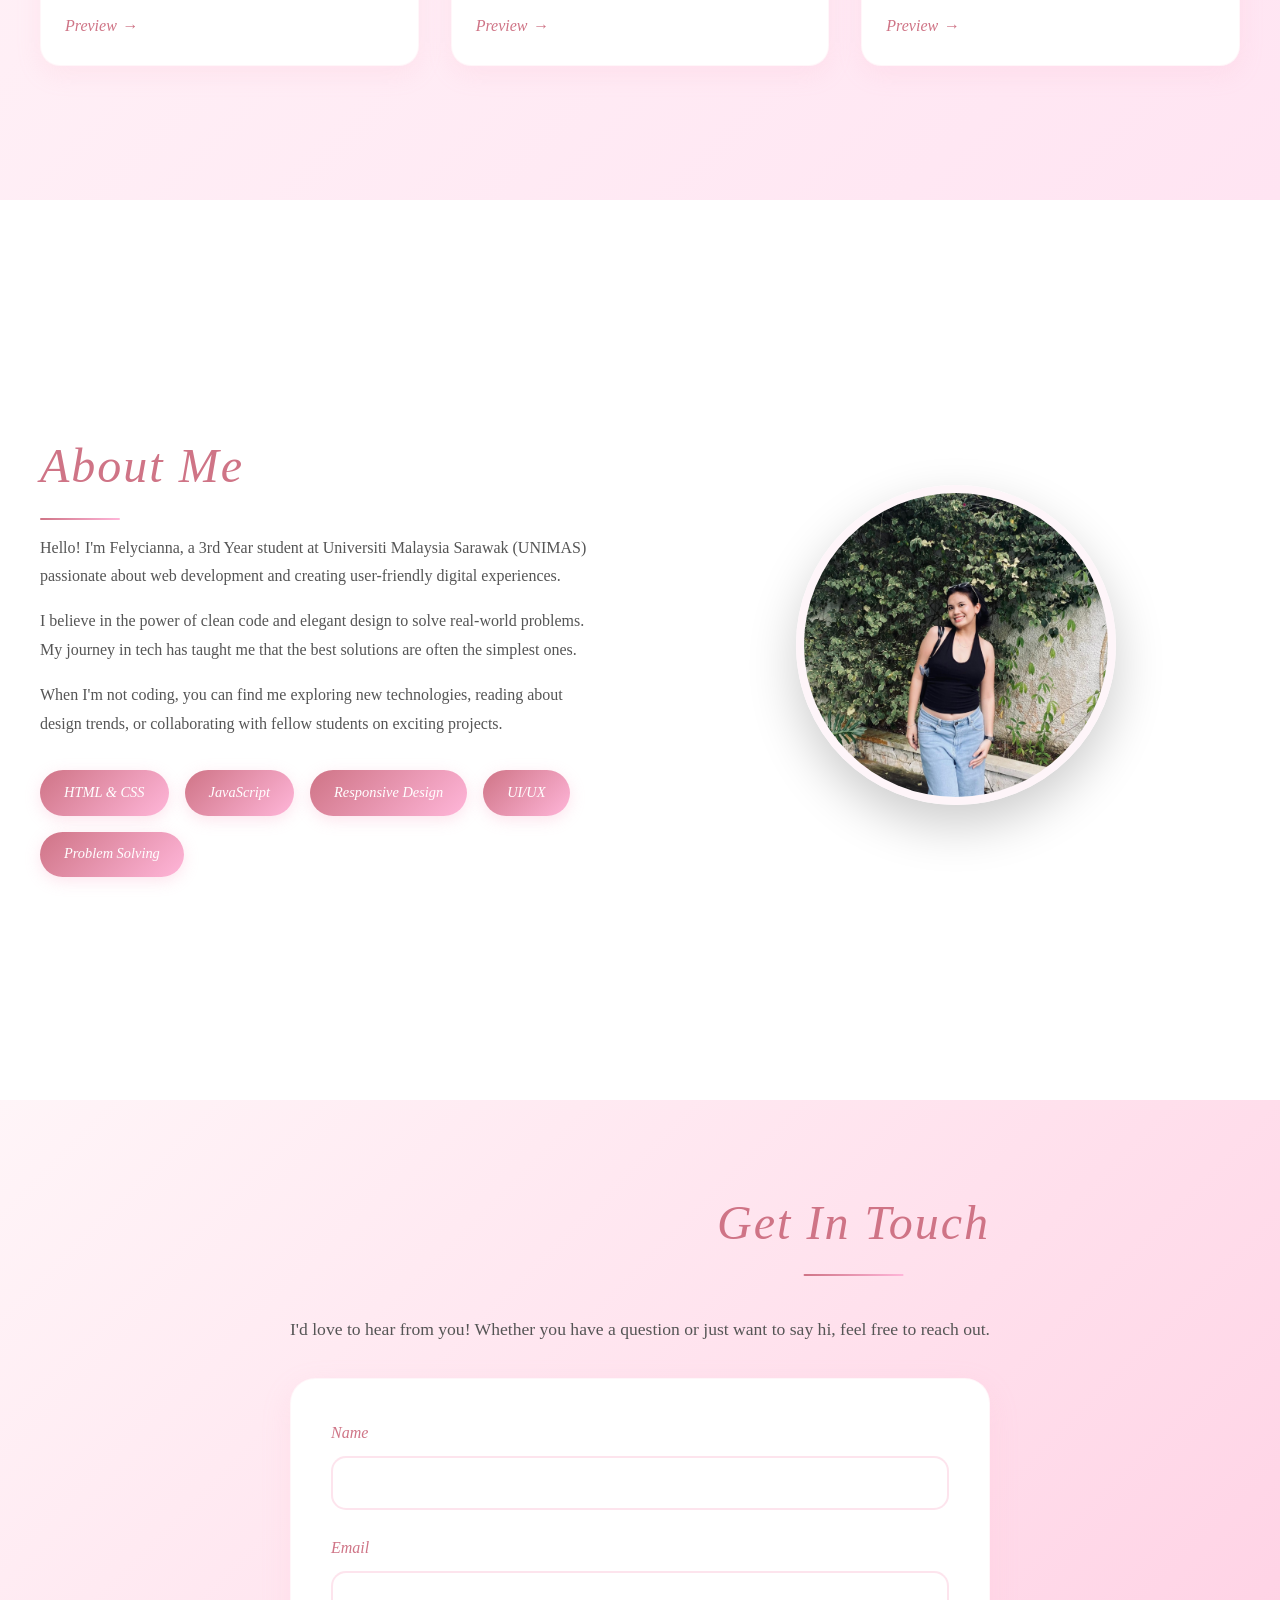
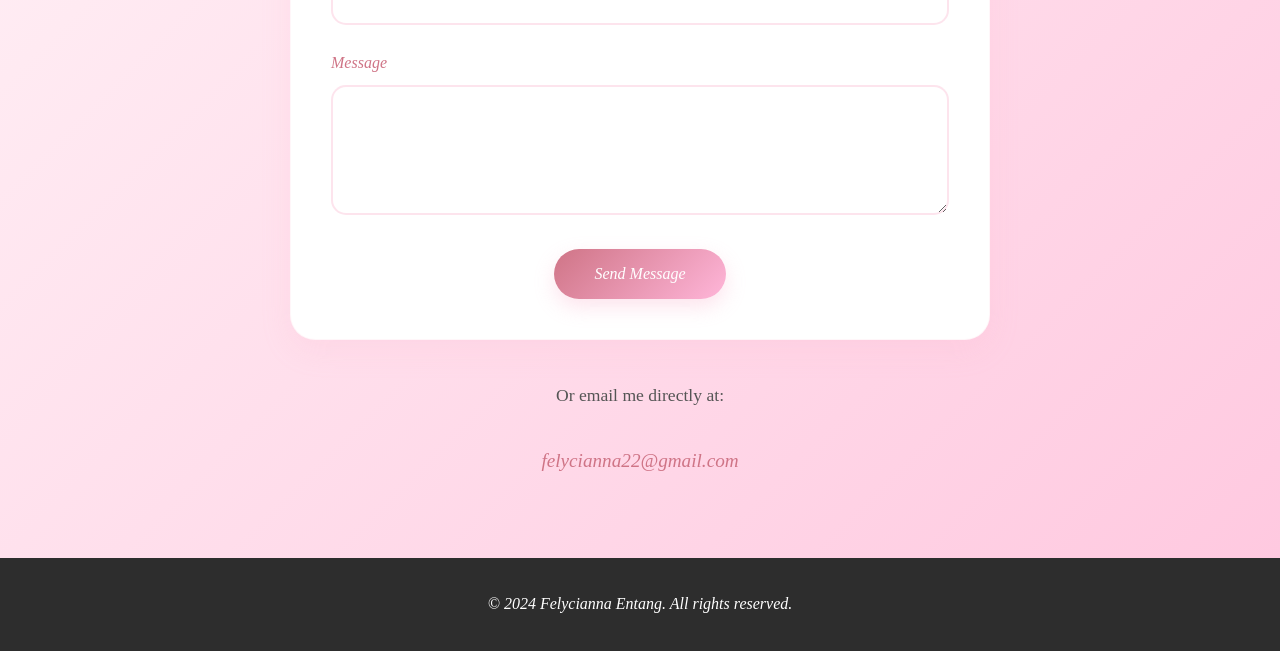
==== commit 7d829780: "index.html" ====
--- a/index.html
+++ b/index.html
@@ -935,7 +935,7 @@
             <h2 class="section-title">My Projects</h2>
             <div class="projects-grid">
                 <div class="project-card">
-                    <img src="mathgame.jpg" alt="Math Game Website" class="project-img">
+                   <img src="mathgame.jpg" alt="Math Game Website" class="project-img">
                     <div class="project-content">
                         <h3>Math Game Website</h3>
                         <p>A modern redesign concept for the UNIMAS student portal with improved UI/UX, featuring streamlined course registration, grade viewing, and campus event notifications.</p>
@@ -943,7 +943,7 @@
                     </div>
                 </div>
                 <div class="project-card">
-                    <img src="zoomrental.jpg" alt="Car Rental Website" class="project-img">
+                      <img src="zoomrental.jpg" alt="Car Rental Website" class="project-img">
                     <div class="project-content">
                         <h3>Car Rental Website</h3>
                         <p>An event management platform designed for UNIMAS clubs and societies with event creation, RSVP tracking, automated reminders, and calendar integration.</p>
@@ -951,7 +951,7 @@
                     </div>
                 </div>
                 <div class="project-card">
-                    <img src="kutsapp.jpeg" alt="App Design for KUTS" class="project-img">
+                       <img src="kutsapp.jpg" alt="App Design for KUTS" class="project-img">
                     <div class="project-content">
                         <h3>Apps Design for KUTS</h3>
                         <p>A minimalist web application that helps students track expenses, set budgets, and visualize spending patterns with interactive charts and monthly summaries.</p>
@@ -1170,12 +1170,12 @@
         const closeModal = document.querySelector('.close-modal');
         const previewLinks = document.querySelectorAll('.project-link');
 
-        // Project images data (add your actual image paths here)
-        const projectImages = {
-            0: ['math1.jpeg', 'math2.jpeg', 'math3.jpeg'],        // Math Game
-            1: ['zoom1.jpeg', 'zoom2.jpeg', 'zoom3.jpeg'],        // Car Rental
-            2: ['kuts1.jpeg', 'kuts2.jpeg', 'kuts3.jpeg']      // KUTS App
-        };
+      const projectImages = {
+    0: ['math1.jpeg', 'math2.jpeg', 'math3.jpg'],         // Math Game (note: math3.jpg not .jpeg)
+    1: ['zoom1.jpeg', 'zoom2.jpeg', 'zoom3.jpeg'],        // Car Rental
+    2: ['kuts1.jpeg', 'kuts2.jpeg', 'kuts3.jpeg']         // KUTS App
+};
+        
 
         previewLinks.forEach((link, index) => {
             link.addEventListener('click', (e) => {
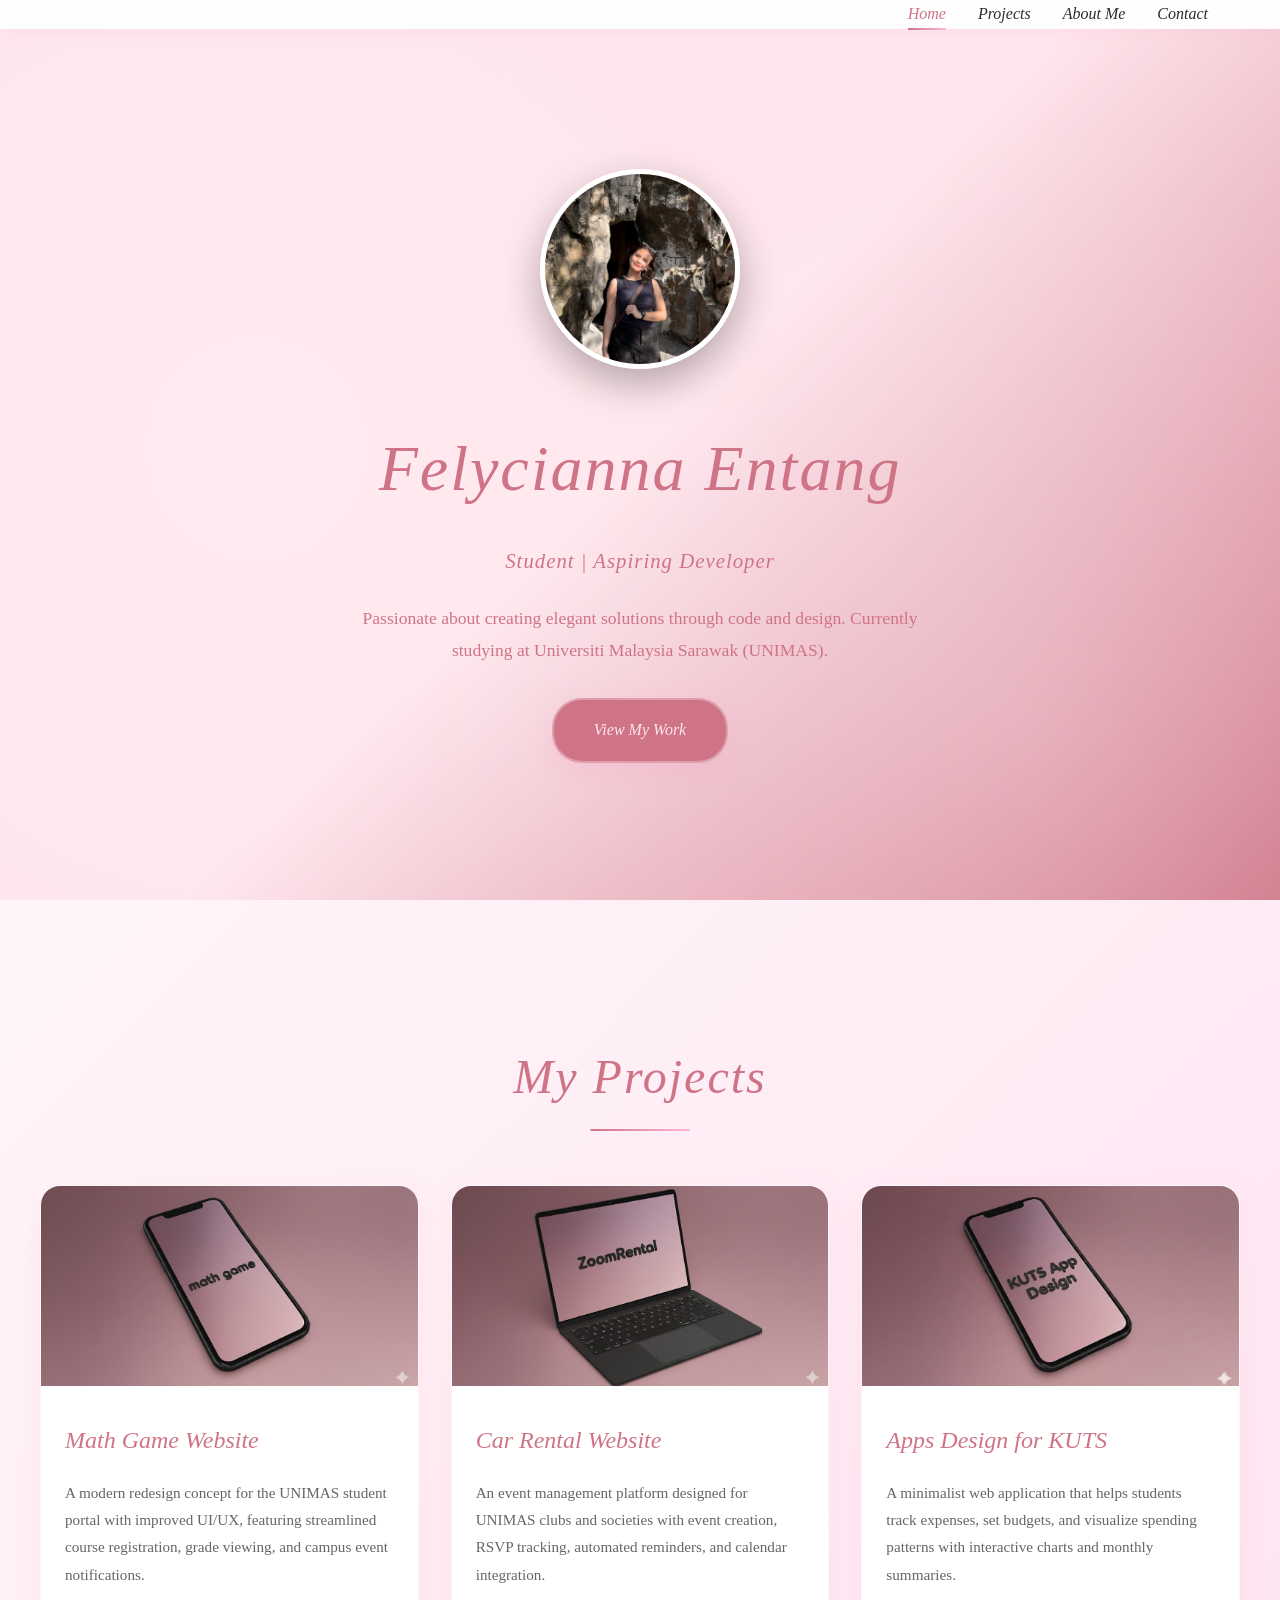
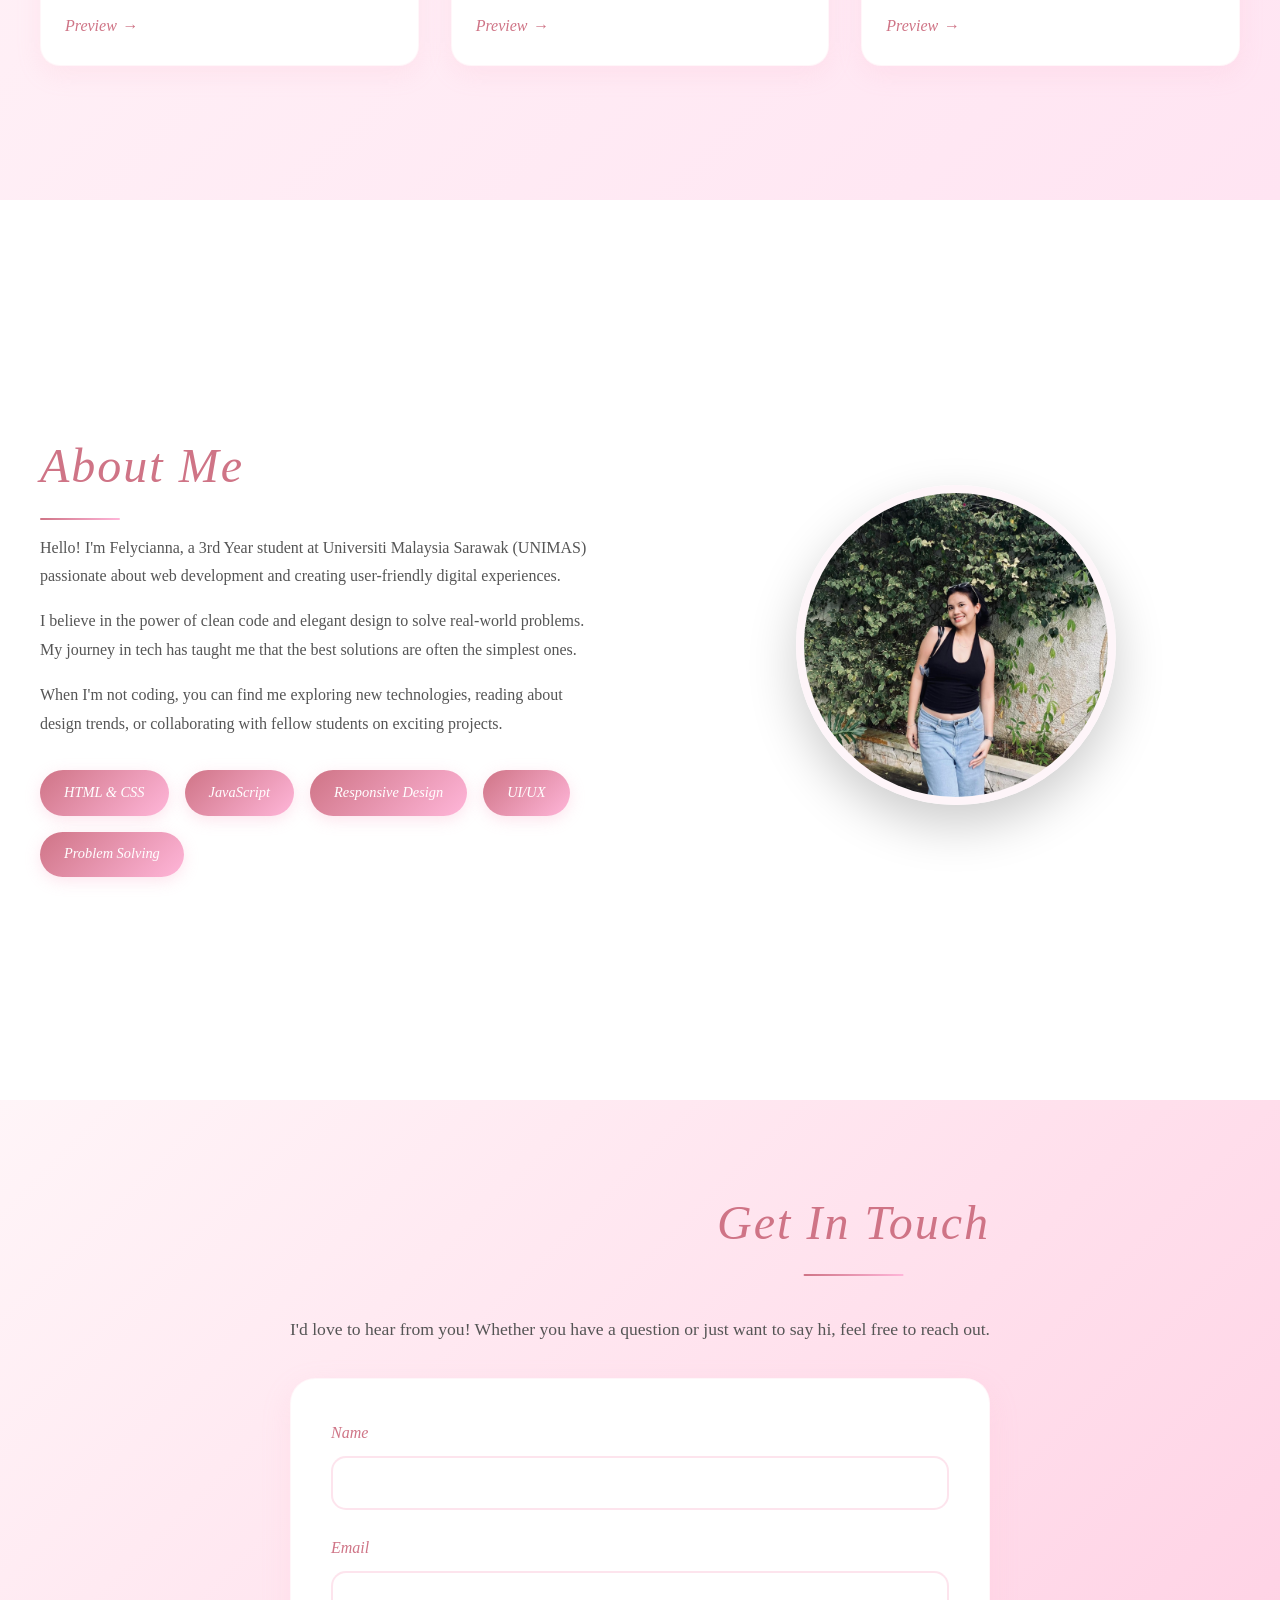
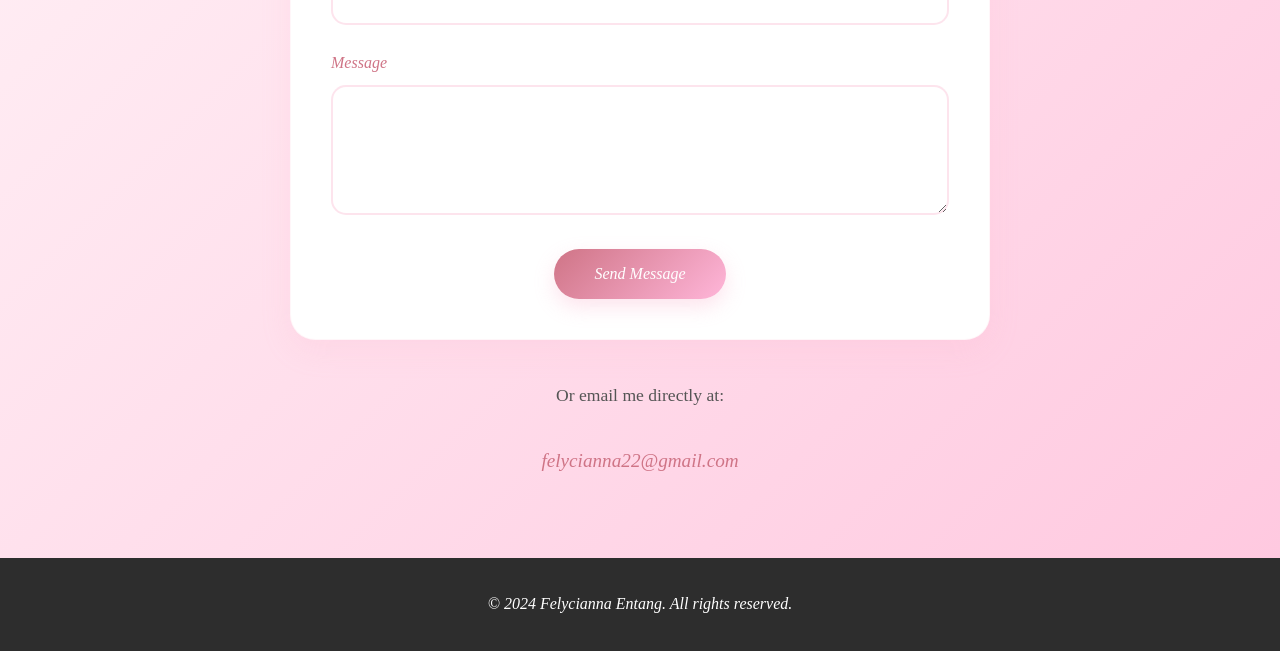
==== commit 7cd50a71: "Update index.html" ====
--- a/index.html
+++ b/index.html
@@ -935,7 +935,7 @@
             <h2 class="section-title">My Projects</h2>
             <div class="projects-grid">
                 <div class="project-card">
-                   <img src="mathgame.jpg" alt="Math Game Website" class="project-img">
+                    <img src="mathgame.jpg" alt="Math Game Website" class="project-img">
                     <div class="project-content">
                         <h3>Math Game Website</h3>
                         <p>A modern redesign concept for the UNIMAS student portal with improved UI/UX, featuring streamlined course registration, grade viewing, and campus event notifications.</p>
@@ -943,7 +943,7 @@
                     </div>
                 </div>
                 <div class="project-card">
-                      <img src="zoomrental.jpg" alt="Car Rental Website" class="project-img">
+                    <img src="zoomrental.jpg" alt="Car Rental Website" class="project-img">
                     <div class="project-content">
                         <h3>Car Rental Website</h3>
                         <p>An event management platform designed for UNIMAS clubs and societies with event creation, RSVP tracking, automated reminders, and calendar integration.</p>
@@ -951,7 +951,7 @@
                     </div>
                 </div>
                 <div class="project-card">
-                       <img src="kutsapp.jpg" alt="App Design for KUTS" class="project-img">
+                    <img src="kutsapp.jpeg" alt="App Design for KUTS" class="project-img">
                     <div class="project-content">
                         <h3>Apps Design for KUTS</h3>
                         <p>A minimalist web application that helps students track expenses, set budgets, and visualize spending patterns with interactive charts and monthly summaries.</p>
@@ -1170,12 +1170,12 @@
         const closeModal = document.querySelector('.close-modal');
         const previewLinks = document.querySelectorAll('.project-link');
 
-      const projectImages = {
-    0: ['math1.jpeg', 'math2.jpeg', 'math3.jpg'],         // Math Game (note: math3.jpg not .jpeg)
-    1: ['zoom1.jpeg', 'zoom2.jpeg', 'zoom3.jpeg'],        // Car Rental
-    2: ['kuts1.jpeg', 'kuts2.jpeg', 'kuts3.jpeg']         // KUTS App
-};
-        
+        // Project images data (add your actual image paths here)
+        const projectImages = {
+            0: ['math1.jpeg', 'math2.jpeg', 'math3.jpeg'],        // Math Game
+            1: ['zoom1.jpeg', 'zoom2.jpeg', 'zoom3.jpeg'],        // Car Rental
+            2: ['kuts1.jpeg', 'kuts2.jpeg', 'kuts3.jpeg']      // KUTS App
+        };
 
         previewLinks.forEach((link, index) => {
             link.addEventListener('click', (e) => {
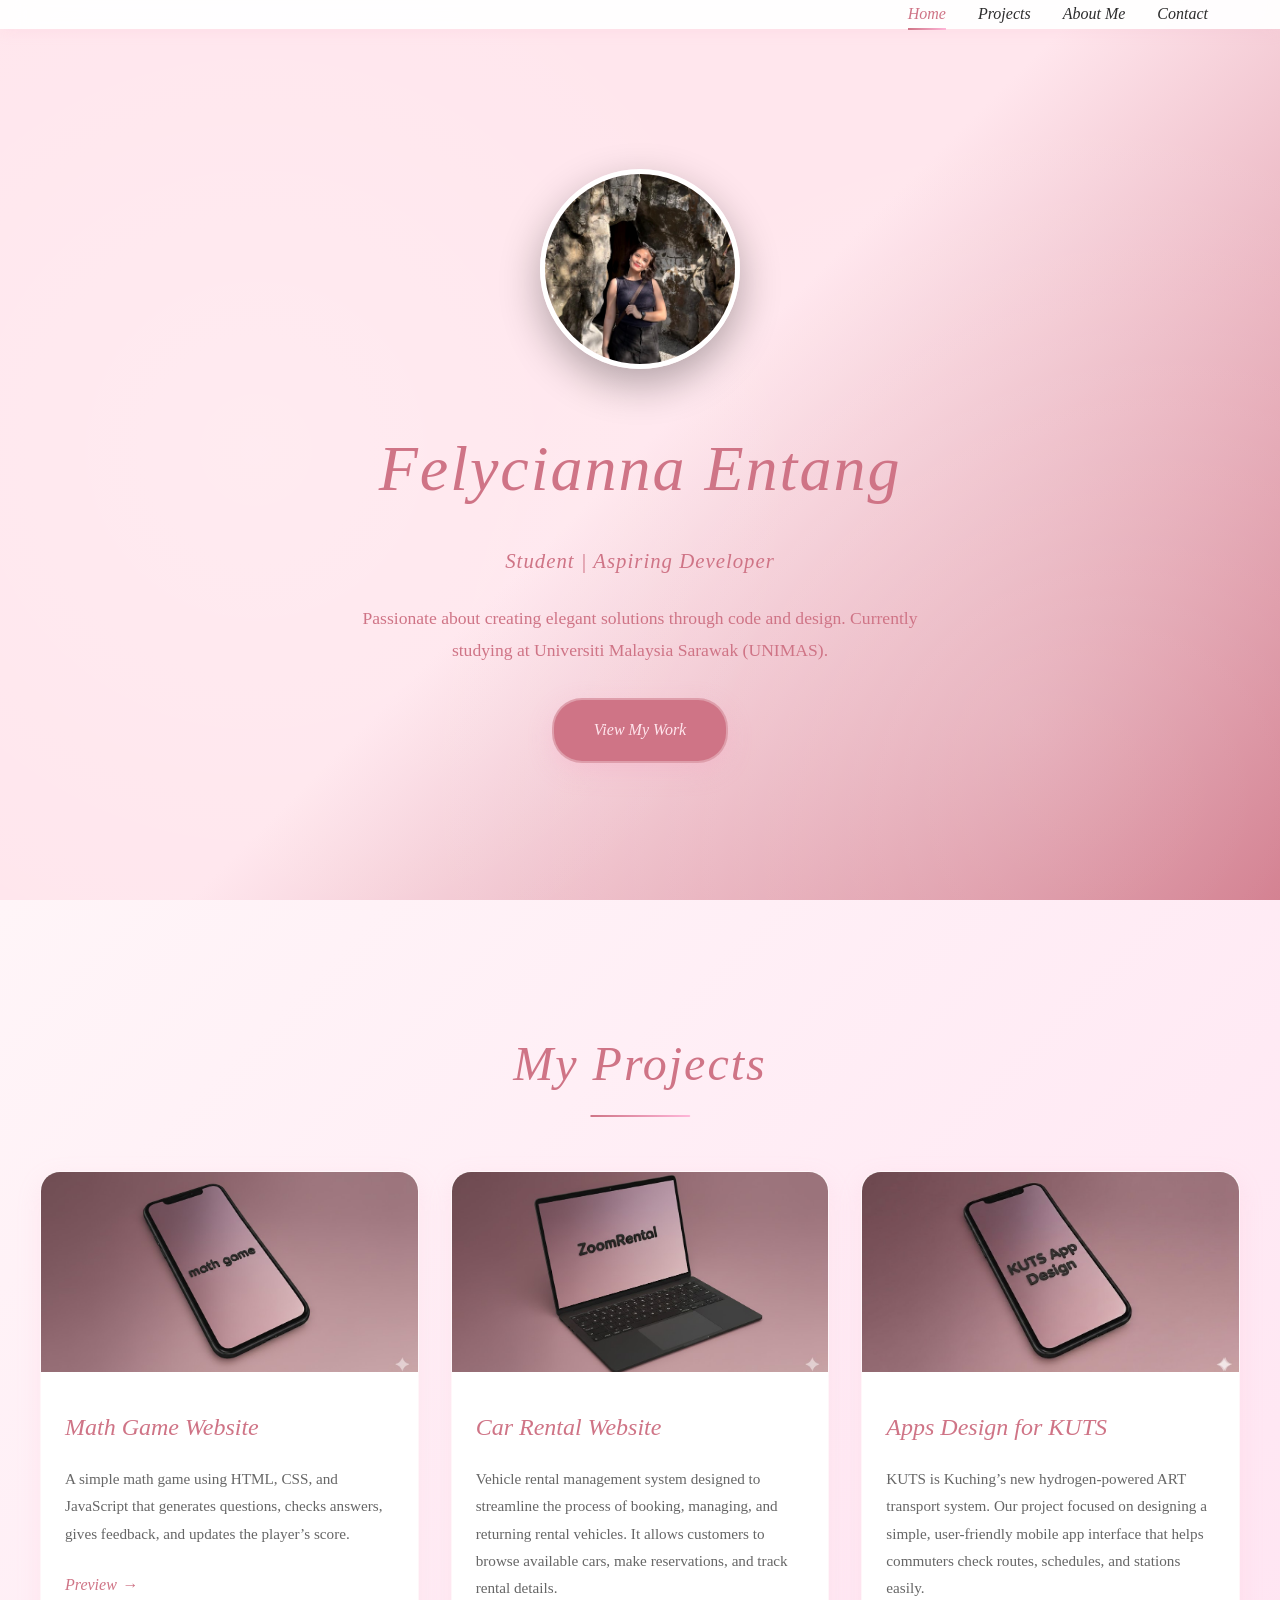
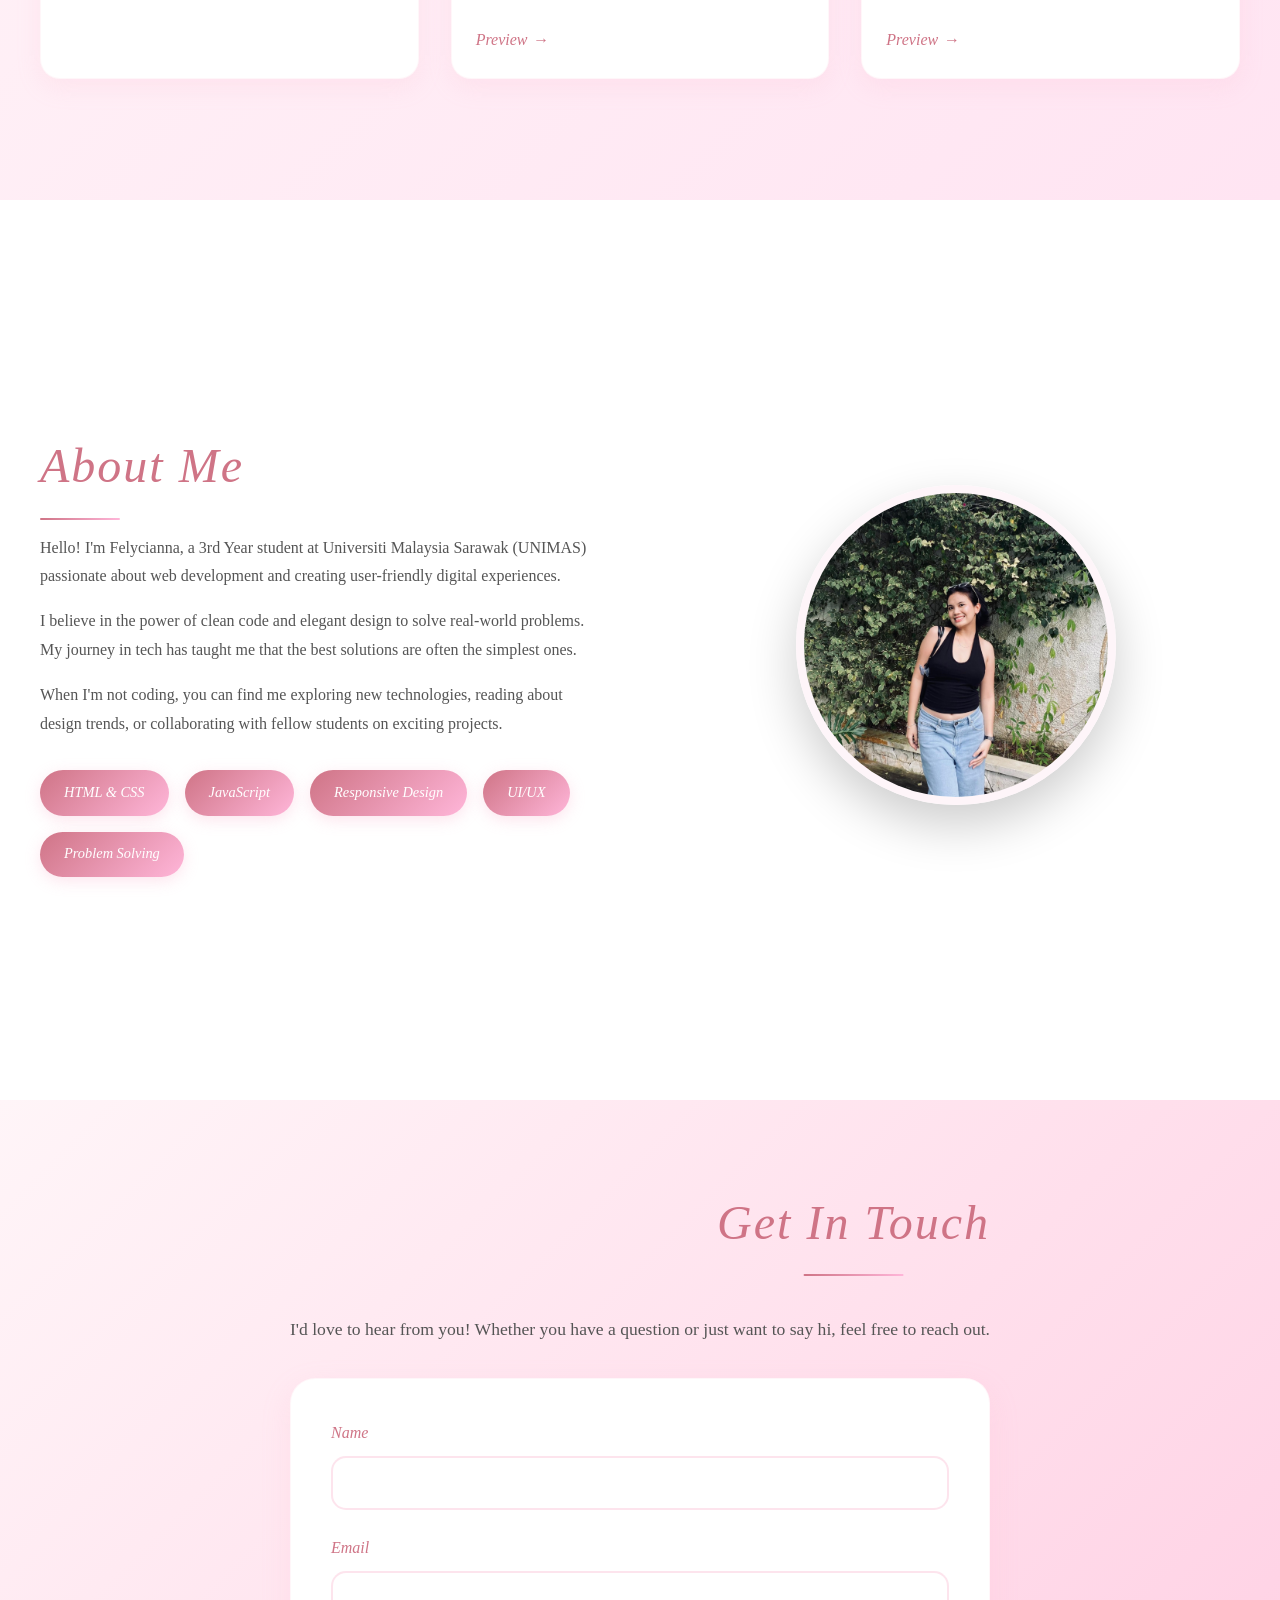
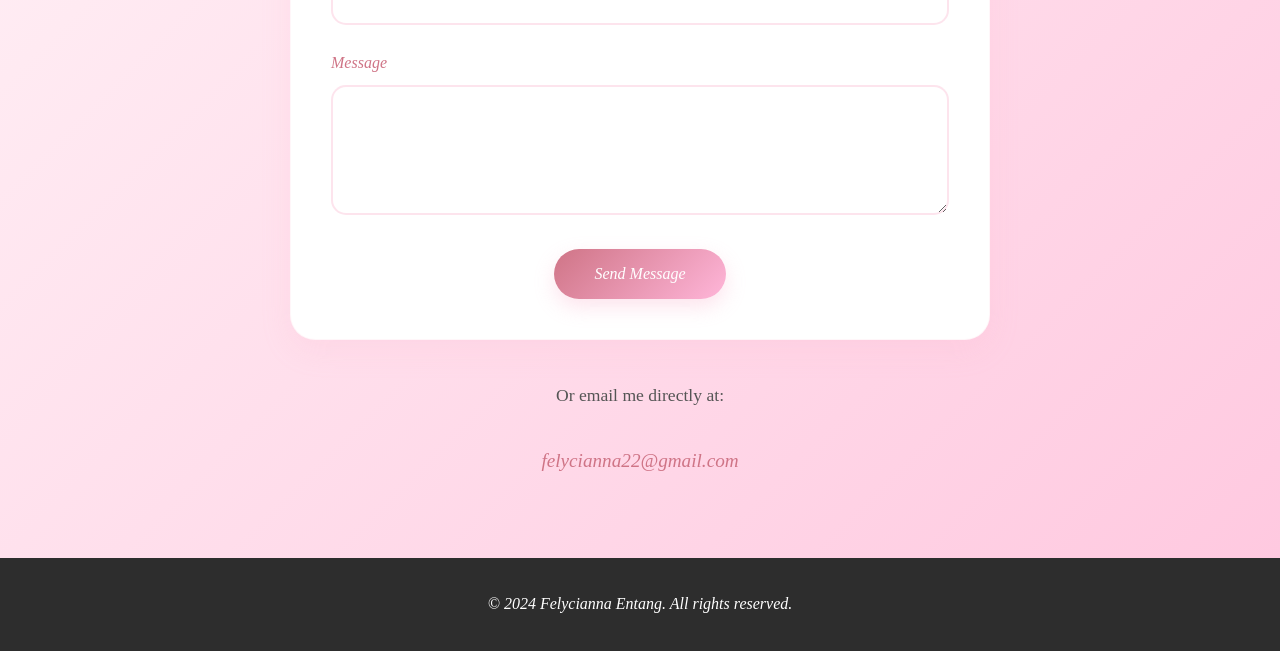
==== commit c38aeb6d: "Update index.html" ====
--- a/index.html
+++ b/index.html
@@ -938,7 +938,7 @@
                     <img src="mathgame.jpg" alt="Math Game Website" class="project-img">
                     <div class="project-content">
                         <h3>Math Game Website</h3>
-                        <p>A modern redesign concept for the UNIMAS student portal with improved UI/UX, featuring streamlined course registration, grade viewing, and campus event notifications.</p>
+                        <p>A simple math game using HTML, CSS, and JavaScript that generates questions, checks answers, gives feedback, and updates the player’s score.</p>
                         <a href="#" class="project-link">Preview</a>
                     </div>
                 </div>
@@ -946,7 +946,7 @@
                     <img src="zoomrental.jpg" alt="Car Rental Website" class="project-img">
                     <div class="project-content">
                         <h3>Car Rental Website</h3>
-                        <p>An event management platform designed for UNIMAS clubs and societies with event creation, RSVP tracking, automated reminders, and calendar integration.</p>
+                        <p>Vehicle rental management system designed to streamline the process of booking, managing, and returning rental vehicles. It allows customers to browse available cars, make reservations, and track rental details.</p>
                         <a href="#" class="project-link">Preview</a>
                     </div>
                 </div>
@@ -954,7 +954,7 @@
                     <img src="kutsapp.jpeg" alt="App Design for KUTS" class="project-img">
                     <div class="project-content">
                         <h3>Apps Design for KUTS</h3>
-                        <p>A minimalist web application that helps students track expenses, set budgets, and visualize spending patterns with interactive charts and monthly summaries.</p>
+                        <p>KUTS is Kuching’s new hydrogen-powered ART transport system. Our project focused on designing a simple, user-friendly mobile app interface that helps commuters check routes, schedules, and stations easily.</p>
                         <a href="#" class="project-link">Preview</a>
                     </div>
                 </div>
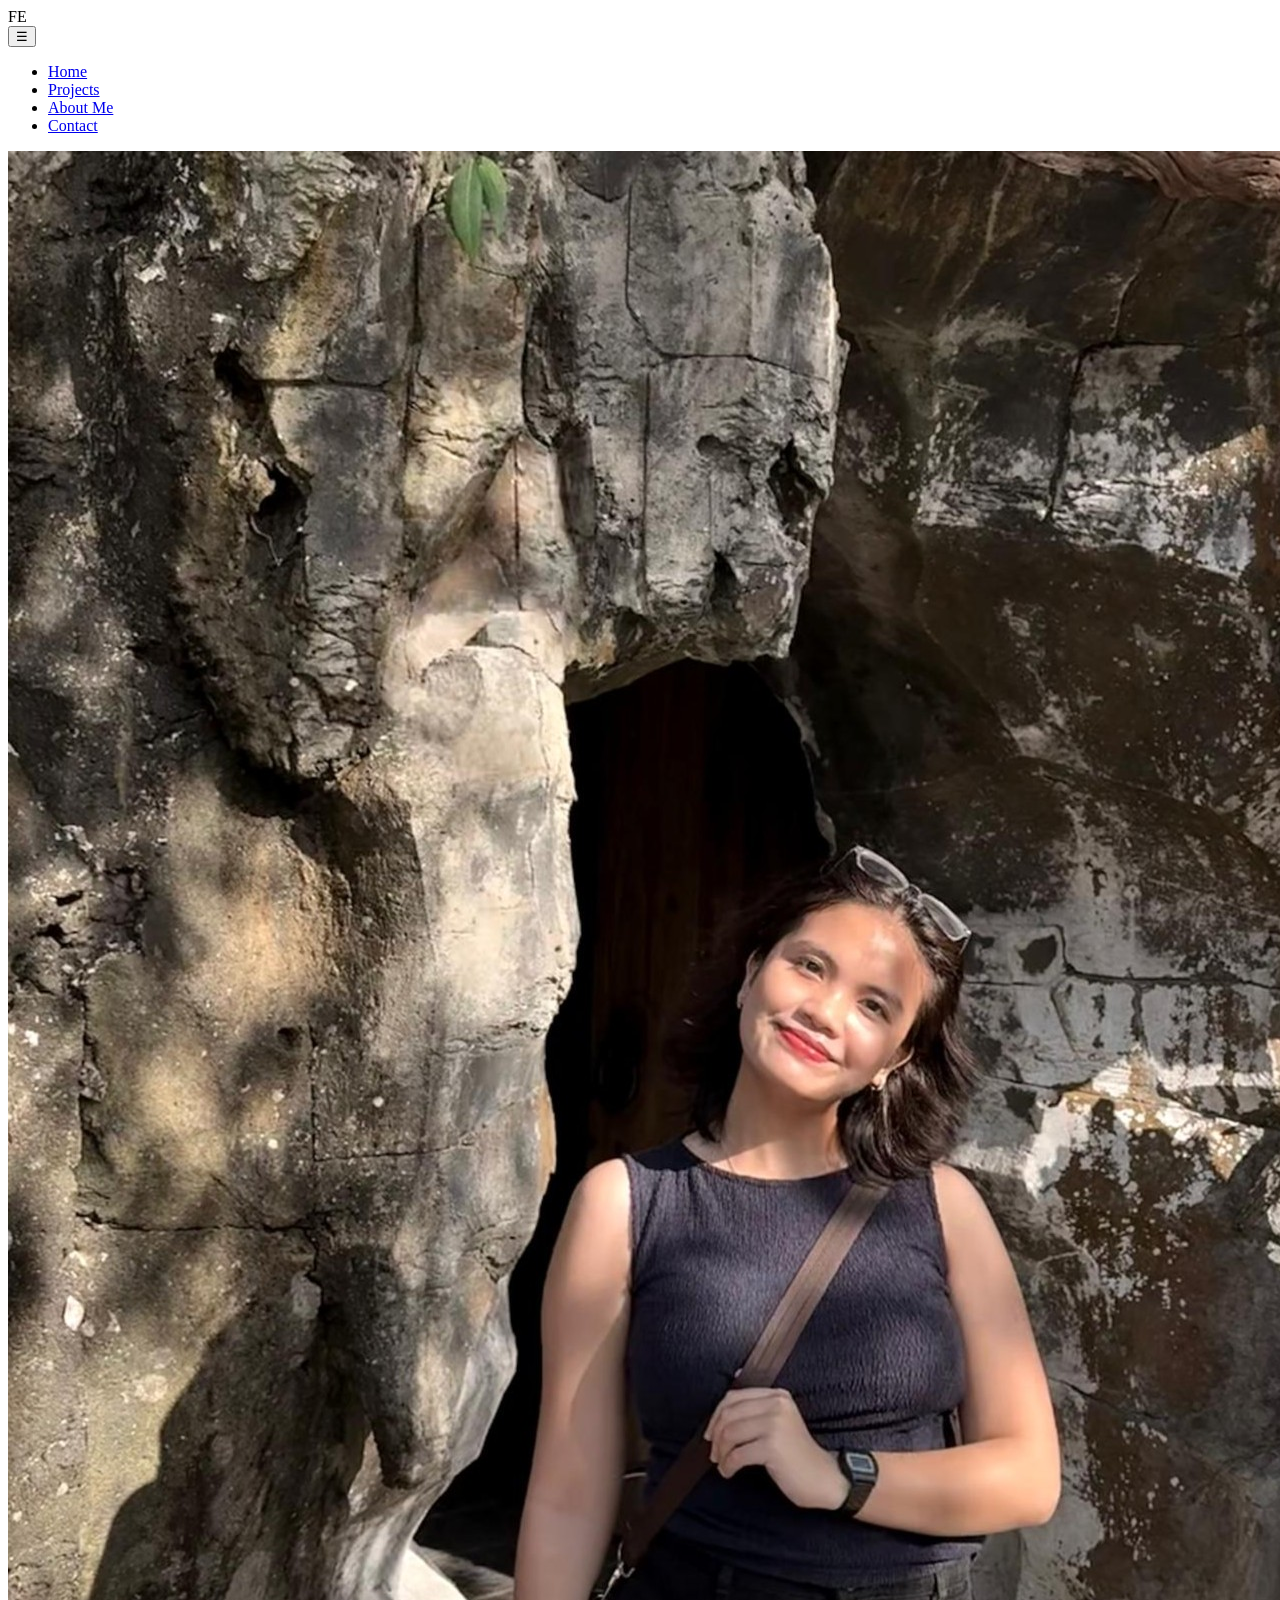
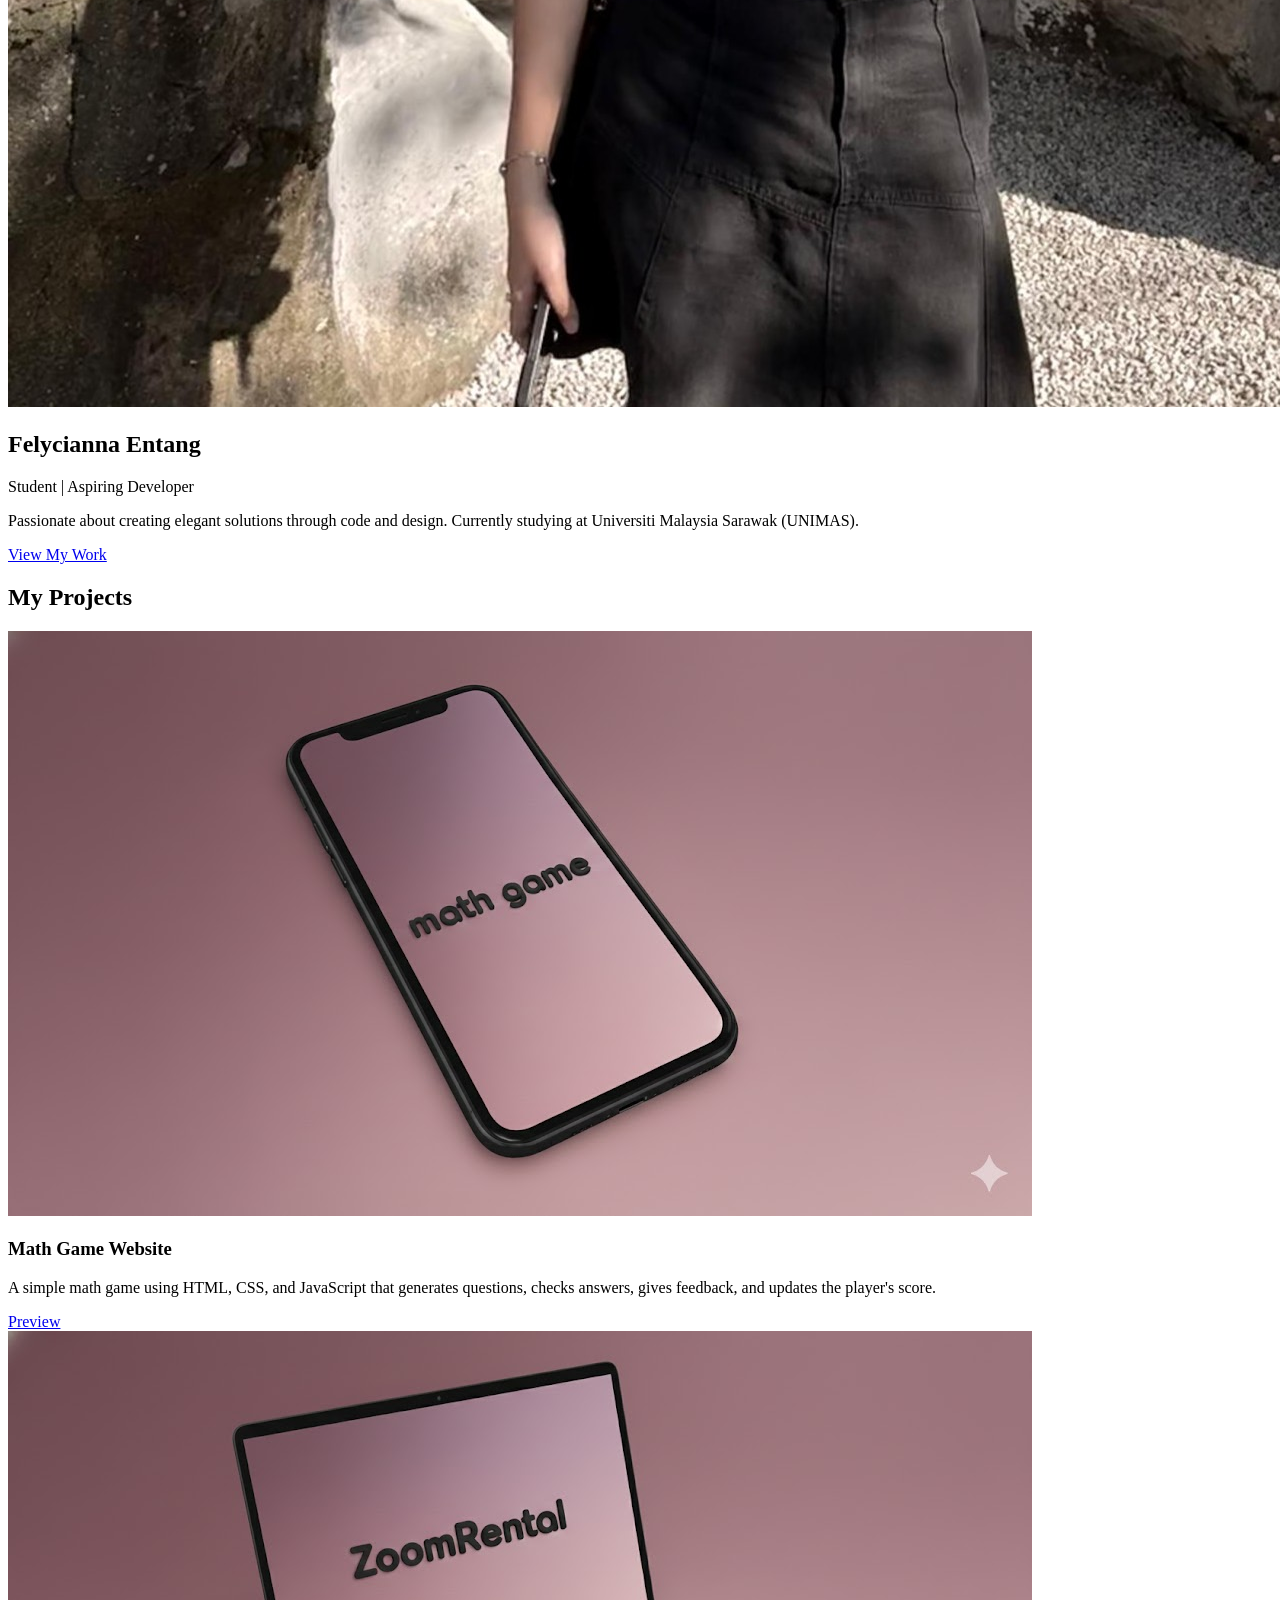
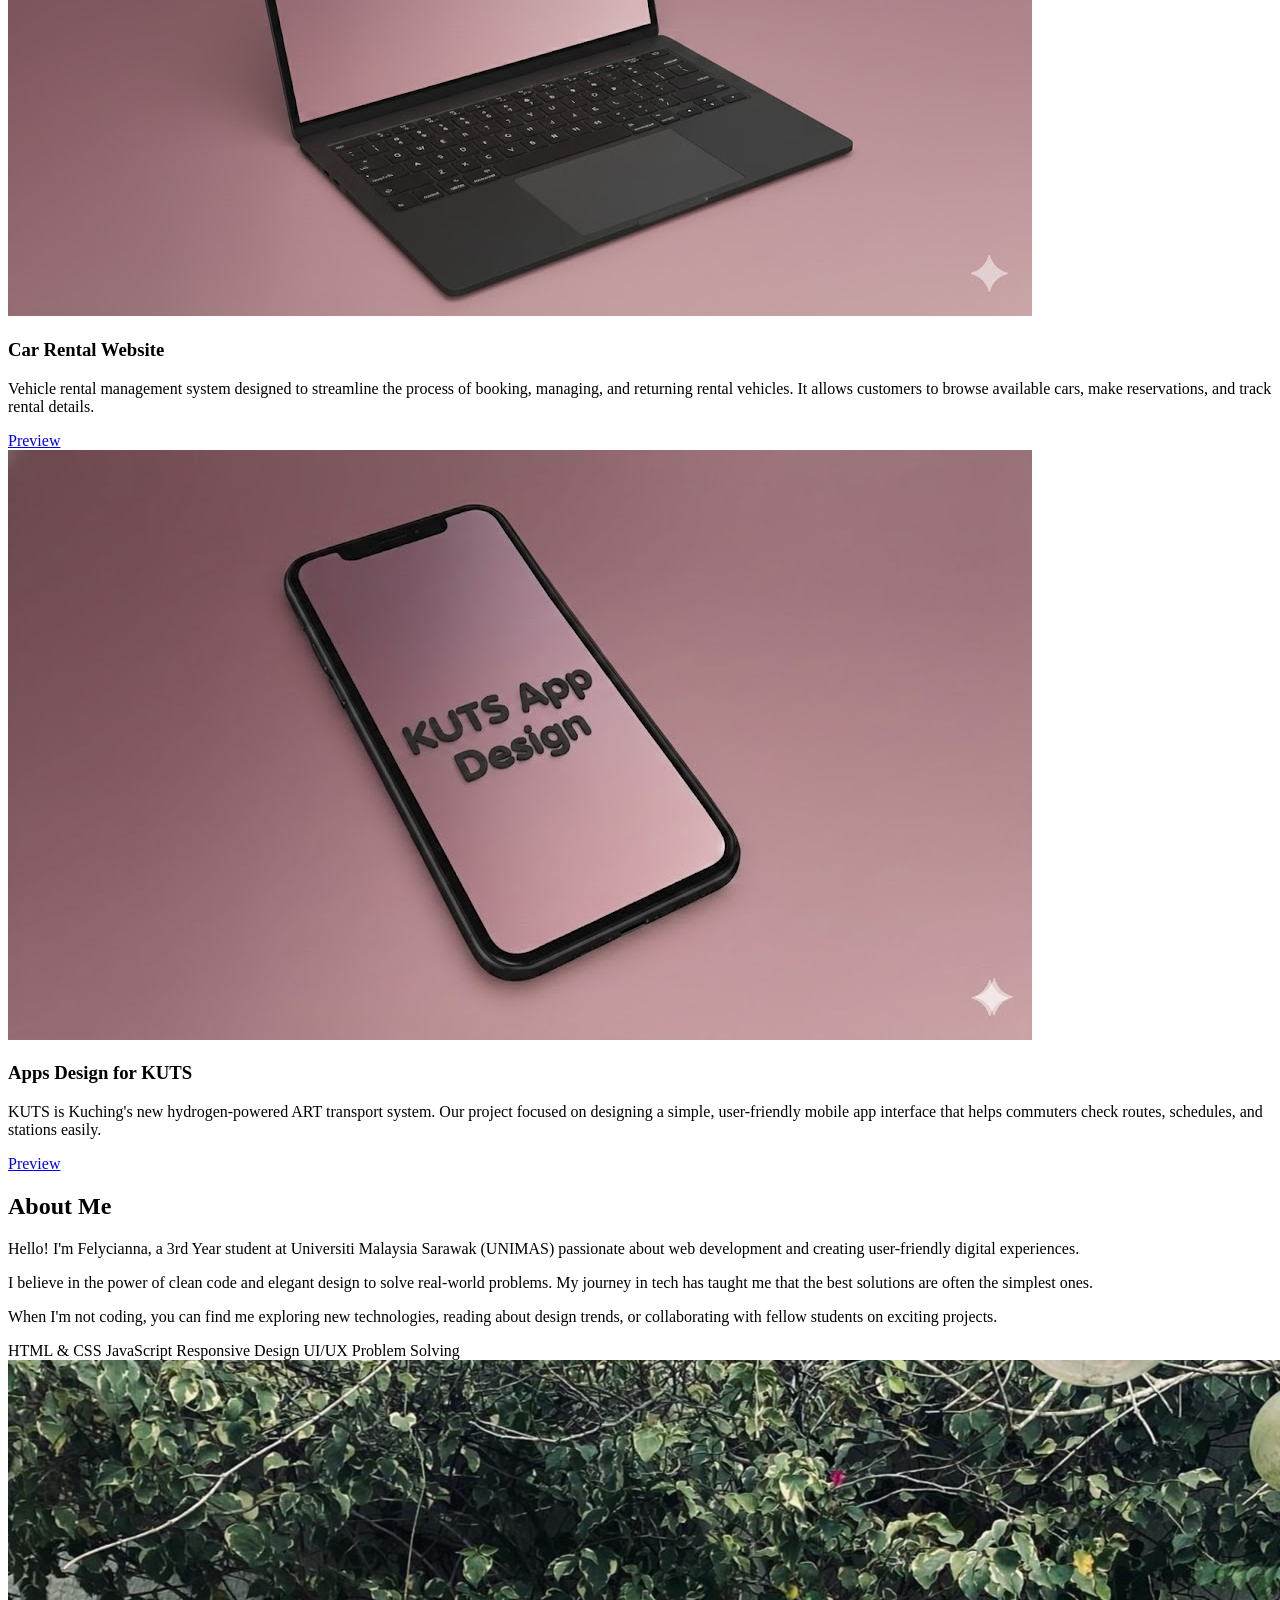
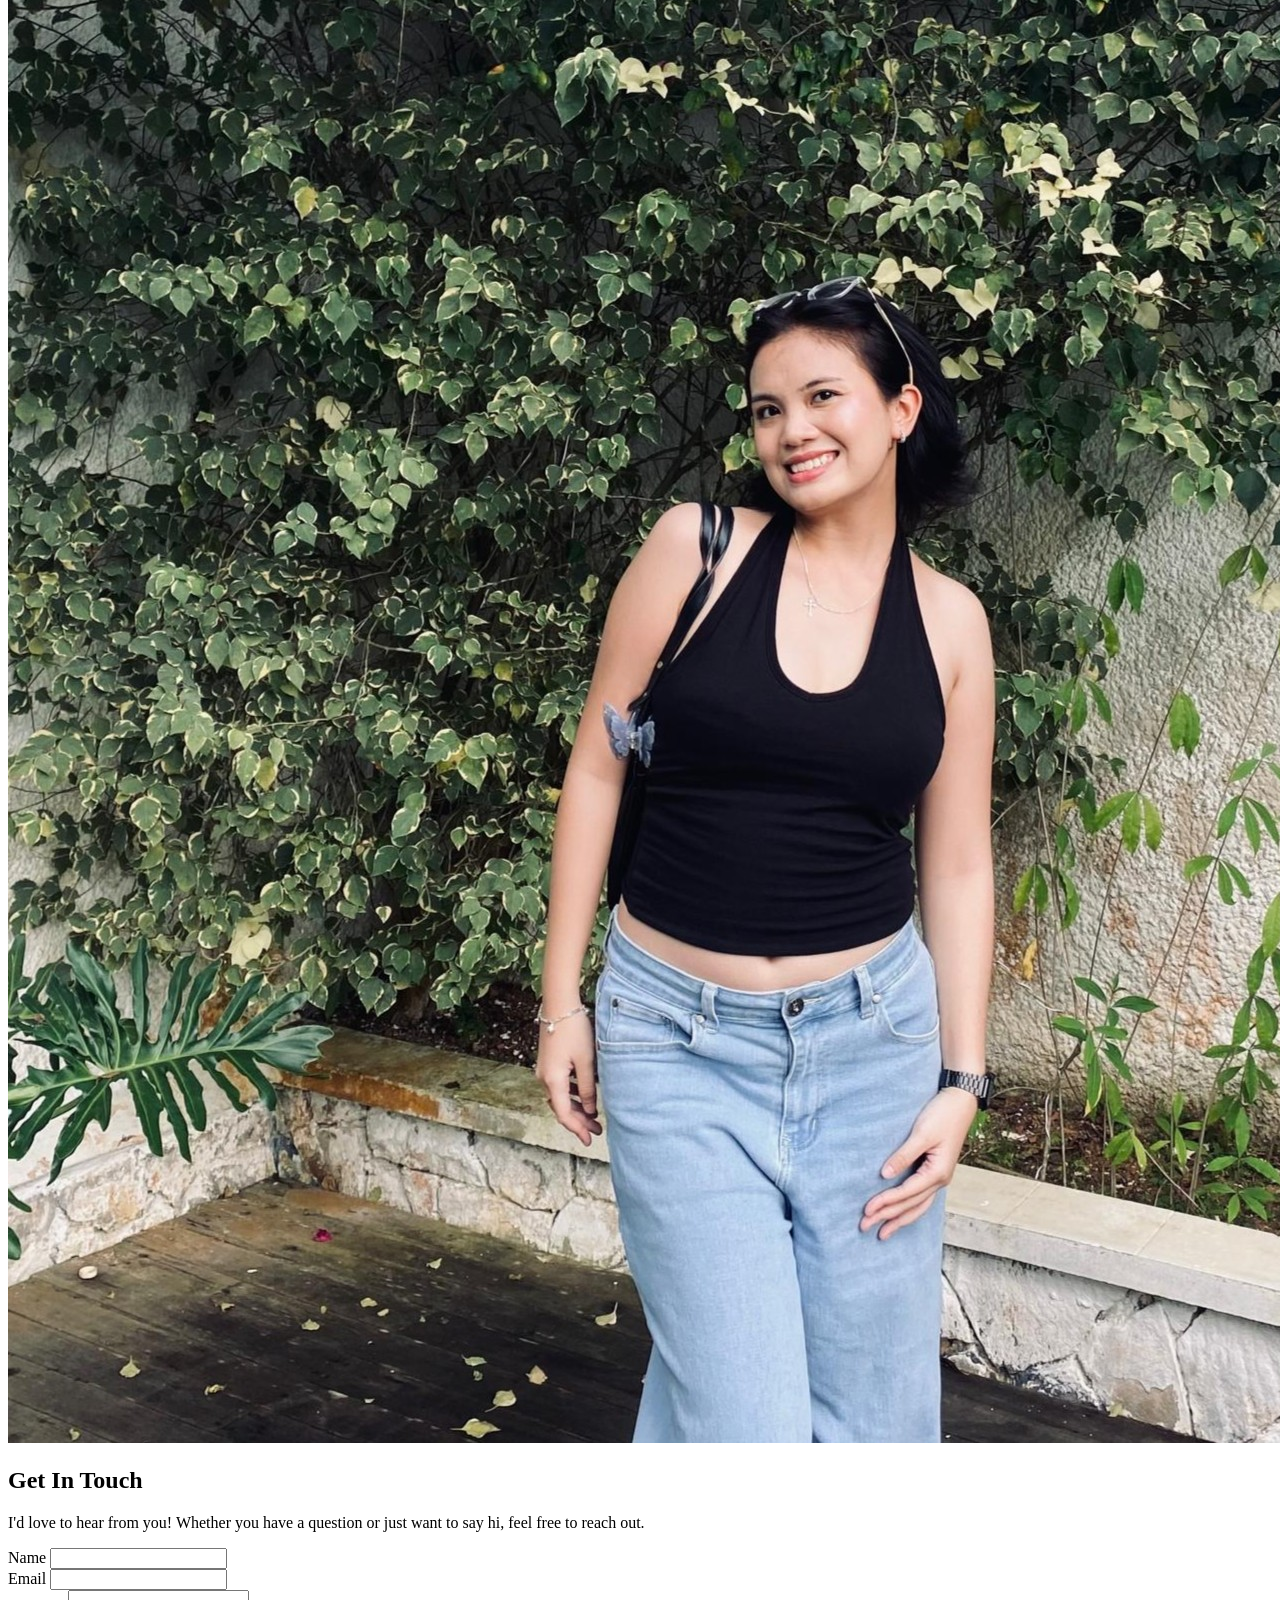
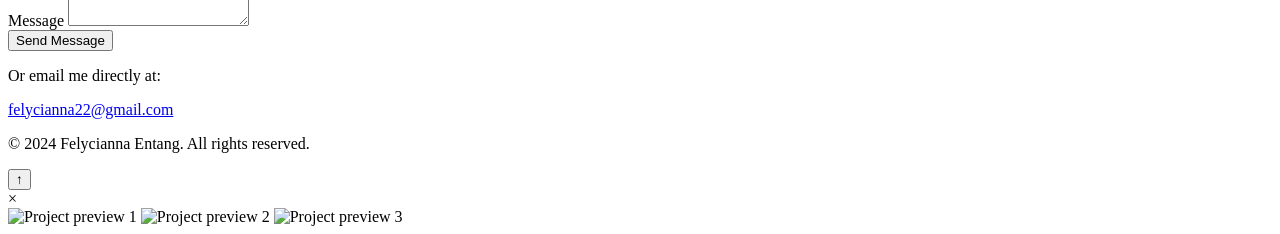
==== commit 494cc22e: "Update index.html" ====
--- a/index.html
+++ b/index.html
@@ -1,903 +1,10 @@
-
 <!DOCTYPE html>
 <html lang="en">
 <head>
     <meta charset="UTF-8">
     <meta name="viewport" content="width=device-width, initial-scale=1.0">
     <title>Felycianna Entang - Portfolio</title>
-    <style>
-        * {
-            margin: 0;
-            padding: 0;
-            box-sizing: border-box;
-        }
-
-        :root {
-            --primary: #2d2d2d;
-            --secondary: #4a4a4a;
-            --accent: #CF7486;
-            --accent2: #ffb6d9;
-            --pink-light: #ffc9e0;
-            --pink-soft: #ffe4f2;
-            --cream: #fff5f8;
-            ----text: #CF7486;
-            --light: #fef5f9;
-            --white: #ffffff;
-        }
-
-        body {
-            font-family: 'Garamond', 'Georgia', 'Times New Roman', serif;
-            line-height: 1.8;
-            color: var(--text);
-            overflow-x: hidden;
-        }
-
-        /* Navigation */
-        nav {
-            position: fixed;
-            top: 0;
-            width: 100%;
-            background: rgba(255, 255, 255, 0.95);
-            backdrop-filter: blur(15px);
-            box-shadow: 0 2px 15px rgba(248, 165, 194, 0.15);
-            z-index: 1000;
-            transition: all 0.3s ease;
-        }
-
-        nav.scrolled {
-            background: rgba(255, 255, 255, 0.98);
-            box-shadow: 0 4px 20px rgba(248, 165, 194, 0.2);
-        }
-
-        .nav-container {
-            max-width: 1200px;
-            margin: 0 auto;
-            padding: 0 2rem;
-            display: flex;
-            justify-content: flex-end;
-            align-items: center;
-        }
-
-        .logo {
-            display: none;
-        }
-
-        nav ul {
-            display: flex;
-            list-style: none;
-            gap: 2rem;
-        }
-
-        nav a {
-            text-decoration: none;
-            color: var(--primary);
-            font-weight: 400;
-            font-style: italic;
-            font-family: 'Georgia', serif;
-            transition: color 0.3s ease;
-            position: relative;
-            padding: 0.5rem 0;
-        }
-
-        nav a::after {
-            content: '';
-            position: absolute;
-            bottom: 0;
-            left: 0;
-            width: 0;
-            height: 2px;
-            background: linear-gradient(90deg, var(--accent), var(--accent2));
-            transition: width 0.3s ease;
-        }
-
-        nav a:hover::after,
-        nav a.active::after {
-            width: 100%;
-        }
-
-        nav a:hover,
-        nav a.active {
-            color: var(--accent);
-        }
-
-        /* Mobile menu toggle */
-        .menu-toggle {
-            display: none;
-            background: none;
-            border: none;
-            font-size: 1.8rem;
-            cursor: pointer;
-            color: var(--primary);
-            padding: 0.5rem;
-        }
-
-        /* Sections */
-        section {
-            min-height: 100vh;
-            padding: 5rem 1.5rem 3rem;
-            display: flex;
-            align-items: center;
-            justify-content: center;
-        }
-
-        .container {
-            max-width: 1200px;
-            width: 100%;
-            margin: 0 auto;
-        }
-
-        /* Home Section */
-        #home {
-            background: linear-gradient(135deg, #FFE6ED 0%, #FFE6ED 50%, #CF7486 100%);
-            color: var(--white);
-            position: relative;
-            overflow: hidden;
-        }
-
-        #home::before {
-            content: '';
-            position: absolute;
-            top: 0;
-            left: 0;
-            right: 0;
-            bottom: 0;
-            background: 
-                radial-gradient(circle at 20% 50%, rgba(255,255,255,0.2) 0%, transparent 50%),
-                radial-gradient(circle at 80% 80%, rgba(255,255,255,0.2) 0%, transparent 50%);
-            pointer-events: none;
-        }
-
-        .hero-content {
-            display: flex;
-            flex-direction: column;
-            align-items: center;
-            text-align: center;
-            position: relative;
-            z-index: 1;
-        }
-
-        .hero-image {
-            margin-bottom: 2rem;
-            opacity: 0;
-            animation: fadeInUp 1s ease forwards;
-        }
-
-        .hero-profile-img {
-            width: 200px;
-            height: 200px;
-            border-radius: 50%;
-            object-fit: cover;
-            border: 5px solid var(--white);
-            box-shadow: 0 15px 40px rgba(0,0,0,0.3);
-        }
-
-        .hero-profile-placeholder {
-            width: 200px;
-            height: 200px;
-            background: rgba(255, 255, 255, 0.2);
-            backdrop-filter: blur(10px);
-            border-radius: 50%;
-            display: flex;
-            align-items: center;
-            justify-content: center;
-            font-size: 4rem;
-            color: var(--white);
-            border: 5px solid var(--white);
-            box-shadow: 0 15px 40px rgba(0,0,0,0.3);
-            font-weight: 400;
-            font-style: italic;
-        }
-
-        .hero-content h1 {
-            font-size: 4rem;
-            color: #CF7486;
-            margin-bottom: 1rem;
-            opacity: 0;
-            animation: fadeInUp 1s ease 0.2s forwards;
-            font-weight: 400;
-            font-family: 'Garamond', 'Georgia', serif;
-            font-style: italic;
-            letter-spacing: 2px;
-        }
-
-        .hero-content .subtitle {
-            font-size: 1.3rem;
-            margin-bottom: 1.5rem;
-            opacity: 0;
-            animation: fadeInUp 1s ease 0.4s forwards;
-            color: #CF7486;
-            font-weight: 300;
-            font-style: italic;
-            letter-spacing: 1px;
-        }
-
-        .hero-content p {
-            font-size: 1.1rem;
-            color: #CF7486;
-            max-width: 600px;
-            margin: 0 auto 2rem;
-            opacity: 0;
-            animation: fadeInUp 1s ease 0.6s forwards;
-            line-height: 1.8;
-        }
-
-        .cta-button {
-            display: inline-block;
-            padding: 1rem 2.5rem;
-            background: #CF7486;
-            color: #FFE6ED;
-            text-decoration: none;
-            border-radius: 30px;
-            font-weight: 500;
-            font-style: italic;
-            font-family: 'Georgia', serif;
-            transition: all 0.3s ease;
-            opacity: 0;
-            animation: fadeInUp 1s ease 0.8s forwards;
-            box-shadow: 0 8px 25px rgba(248, 165, 194, 0.3);
-            border: 2px solid rgba(255, 255, 255, 0.3);
-        }
-
-        .cta-button:hover {
-            transform: translateY(-3px);
-            box-shadow: 0 12px 35px rgba(248, 165, 194, 0.4);
-            background: rgba(255, 255, 255, 0.95);
-        }
-
-        /* Projects Section */
-        #projects {
-            background: linear-gradient(135deg, #fff5f8 0%, #ffe4f2 100%);
-            padding: 5rem 1.5rem;
-        }
-
-        .section-title {
-            text-align: center;
-            font-size: 3rem;
-            margin-bottom: 3rem;
-            color: var(--accent);
-            font-weight: 400;
-            font-style: italic;
-            font-family: 'Garamond', 'Georgia', serif;
-            position: relative;
-            display: inline-block;
-            left: 50%;
-            transform: translateX(-50%);
-            letter-spacing: 2px;
-        }
-
-        .section-title::after {
-            content: '';
-            position: absolute;
-            bottom: -10px;
-            left: 50%;
-            transform: translateX(-50%);
-            width: 100px;
-            height: 2px;
-            background: linear-gradient(90deg, var(--accent), var(--accent2));
-            border-radius: 2px;
-        }
-
-        .projects-grid {
-            display: grid;
-            grid-template-columns: repeat(auto-fit, minmax(280px, 1fr));
-            gap: 2rem;
-            margin-top: 1rem;
-        }
-
-        .project-card {
-            background: var(--white);
-            border-radius: 20px;
-            overflow: hidden;
-            box-shadow: 0 8px 25px rgba(248, 165, 194, 0.15);
-            transition: all 0.3s ease;
-            opacity: 0;
-            transform: translateY(30px);
-            border: 1px solid rgba(248, 165, 194, 0.1);
-        }
-
-        .project-card.visible {
-            opacity: 1;
-            transform: translateY(0);
-        }
-
-        .project-card:hover {
-            transform: translateY(-10px);
-            box-shadow: 0 15px 35px rgba(248, 165, 194, 0.25);
-        }
-
-        .project-img {
-            width: 100%;
-            height: 200px;
-            object-fit: cover;
-            background: linear-gradient(135deg, #ffc9e0 0%, #f8a5c2 100%);
-        }
-
-        .project-placeholder {
-            width: 100%;
-            height: 200px;
-            background: linear-gradient(135deg, #ffc9e0 0%, #f8a5c2 100%);
-            display: flex;
-            align-items: center;
-            justify-content: center;
-            color: var(--white);
-            font-size: 3rem;
-            font-weight: 400;
-            font-style: italic;
-        }
-
-        .project-content {
-            padding: 1.5rem;
-        }
-
-        .project-card h3 {
-            color: var(--accent);
-            margin-bottom: 1rem;
-            font-size: 1.5rem;
-            font-weight: 400;
-            font-style: italic;
-            font-family: 'Georgia', serif;
-        }
-
-        .project-card p {
-            margin-bottom: 1.5rem;
-            color: #666;
-            line-height: 1.8;
-            font-size: 0.95rem;
-        }
-
-        .project-link {
-            display: inline-block;
-            color: var(--accent);
-            text-decoration: none;
-            font-weight: 500;
-            font-style: italic;
-            transition: all 0.3s ease;
-            position: relative;
-        }
-
-        .project-link:hover {
-            color: var(--accent2);
-            padding-left: 5px;
-        }
-
-        .project-link::after {
-            content: '→';
-            margin-left: 5px;
-            transition: margin-left 0.3s ease;
-        }
-
-        .project-link:hover::after {
-            margin-left: 10px;
-        }
-
-        /* About Section */
-        #about {
-            background: var(--white);
-            padding: 5rem 1.5rem;
-        }
-
-        .about-content {
-            display: grid;
-            grid-template-columns: 1fr 1fr;
-            gap: 4rem;
-            align-items: center;
-        }
-
-        .about-text h2 {
-            font-size: 3rem;
-            margin-bottom: 1.5rem;
-            color: var(--accent);
-            font-weight: 400;
-            font-style: italic;
-            font-family: 'Garamond', 'Georgia', serif;
-            position: relative;
-            display: inline-block;
-            letter-spacing: 2px;
-        }
-
-        .about-text h2::after {
-            content: '';
-            position: absolute;
-            bottom: -10px;
-            left: 0;
-            width: 80px;
-            height: 2px;
-            background: linear-gradient(90deg, var(--accent), var(--accent2));
-            border-radius: 2px;
-        }
-
-        .about-text p {
-            margin-bottom: 1rem;
-            line-height: 1.8;
-            color: #555;
-        }
-
-        .skills {
-            display: flex;
-            flex-wrap: wrap;
-            gap: 1rem;
-            margin-top: 2rem;
-        }
-
-        .skill-tag {
-            background: linear-gradient(135deg, var(--accent), var(--accent2));
-            color: var(--white);
-            padding: 0.6rem 1.5rem;
-            border-radius: 25px;
-            font-size: 0.9rem;
-            font-weight: 400;
-            font-style: italic;
-            box-shadow: 0 4px 15px rgba(248, 165, 194, 0.3);
-            transition: transform 0.3s ease;
-        }
-
-        .skill-tag:hover {
-            transform: translateY(-3px);
-            box-shadow: 0 6px 20px rgba(248, 165, 194, 0.4);
-        }
-
-        .about-image {
-            text-align: center;
-        }
-
-        .about-profile-img {
-            width: 320px;
-            height: 320px;
-            border-radius: 50%;
-            object-fit: cover;
-            box-shadow: 0 20px 50px rgba(0,0,0,0.2);
-            border: 8px solid var(--light);
-        }
-
-        .profile-placeholder {
-            width: 320px;
-            height: 320px;
-            background: linear-gradient(135deg, #ffc9e0 0%, #f8a5c2 100%);
-            border-radius: 50%;
-            margin: 0 auto;
-            display: flex;
-            align-items: center;
-            justify-content: center;
-            font-size: 6rem;
-            color: var(--white);
-            box-shadow: 0 15px 40px rgba(248, 165, 194, 0.3);
-            border: 8px solid var(--light);
-            font-weight: 400;
-            font-style: italic;
-        }
-
-        /* Contact Section */
-        #contact {
-            background: linear-gradient(135deg, #fff5f8 0%, #ffc9e0 100%);
-            padding: 5rem 1.5rem;
-        }
-
-        .contact-content {
-            max-width: 700px;
-            margin: 0 auto;
-            text-align: center;
-        }
-
-        .contact-content p {
-            font-size: 1.1rem;
-            margin-bottom: 2rem;
-            color: #555;
-        }
-
-        .contact-form {
-            background: var(--white);
-            padding: 2.5rem;
-            border-radius: 25px;
-            box-shadow: 0 10px 30px rgba(248, 165, 194, 0.15);
-            margin-top: 2rem;
-            border: 1px solid rgba(248, 165, 194, 0.1);
-        }
-
-        .form-group {
-            margin-bottom: 1.5rem;
-            text-align: left;
-        }
-
-        .form-group label {
-            display: block;
-            margin-bottom: 0.5rem;
-            color: var(--accent);
-            font-weight: 500;
-            font-style: italic;
-        }
-
-        .form-group input,
-        .form-group textarea {
-            width: 100%;
-            padding: 1rem;
-            border: 2px solid rgba(248, 165, 194, 0.3);
-            border-radius: 15px;
-            font-family: 'Georgia', serif;
-            transition: all 0.3s ease;
-            font-size: 1rem;
-        }
-
-        .form-group input:focus,
-        .form-group textarea:focus {
-            outline: none;
-            border-color: var(--accent);
-            box-shadow: 0 0 0 3px rgba(248, 165, 194, 0.1);
-        }
-
-        .form-group textarea {
-            resize: vertical;
-            min-height: 130px;
-        }
-
-        .submit-btn {
-            background: linear-gradient(135deg, var(--accent), var(--accent2));
-            color: var(--white);
-            padding: 1rem 2.5rem;
-            border: none;
-            border-radius: 30px;
-            font-size: 1rem;
-            font-weight: 500;
-            font-style: italic;
-            font-family: 'Georgia', serif;
-            cursor: pointer;
-            transition: all 0.3s ease;
-            box-shadow: 0 8px 20px rgba(248, 165, 194, 0.3);
-        }
-
-        .submit-btn:hover {
-            transform: translateY(-3px);
-            box-shadow: 0 12px 30px rgba(248, 165, 194, 0.4);
-        }
-
-        .contact-email {
-            margin-top: 2.5rem;
-        }
-
-        .contact-email a {
-            color: var(--accent);
-            text-decoration: none;
-            font-size: 1.2rem;
-            font-weight: 500;
-            font-style: italic;
-            transition: color 0.3s ease;
-        }
-
-        .contact-email a:hover {
-            color: var(--accent2);
-        }
-
-        /* Footer */
-        footer {
-            background: var(--primary);
-            color: var(--white);
-            text-align: center;
-            padding: 2rem;
-            font-style: italic;
-        }
-
-        /* Animations */
-        @keyframes fadeInUp {
-            from {
-                opacity: 0;
-                transform: translateY(30px);
-            }
-            to {
-                opacity: 1;
-                transform: translateY(0);
-            }
-        }
-
-        /* Scroll to top button */
-        .scroll-top {
-            position: fixed;
-            bottom: 2rem;
-            right: 2rem;
-            background: linear-gradient(135deg, var(--accent), var(--accent2));
-            color: var(--white);
-            width: 50px;
-            height: 50px;
-            border-radius: 50%;
-            border: none;
-            cursor: pointer;
-            display: none;
-            align-items: center;
-            justify-content: center;
-            font-size: 1.5rem;
-            transition: all 0.3s ease;
-            z-index: 999;
-            box-shadow: 0 4px 15px rgba(248, 165, 194, 0.4);
-        }
-
-        .scroll-top.visible {
-            display: flex;
-        }
-
-        .scroll-top:hover {
-            transform: translateY(-5px);
-            box-shadow: 0 8px 25px rgba(248, 165, 194, 0.5);
-        }
-
-
-/* Modal Styles */
-.modal {
-    display: none;
-    position: fixed;
-    z-index: 2000;
-    left: 0;
-    top: 0;
-    width: 100%;
-    height: 100%;
-    background-color: rgba(0, 0, 0, 0.8);
-    backdrop-filter: blur(5px);
-}
-
-.modal.active {
-    display: flex;
-    align-items: center;
-    justify-content: center;
-    animation: fadeIn 0.3s ease;
-}
-
-.modal-content {
-    background: var(--white);
-    padding: 2rem;
-    border-radius: 25px;
-    max-width: 900px;
-    width: 90%;
-    max-height: 90vh;
-    overflow-y: auto;
-    position: relative;
-    box-shadow: 0 20px 60px rgba(0, 0, 0, 0.3);
-}
-
-.close-modal {
-    position: absolute;
-    top: 1rem;
-    right: 1.5rem;
-    font-size: 2.5rem;
-    color: var(--accent);
-    cursor: pointer;
-    transition: all 0.3s ease;
-    line-height: 1;
-}
-
-.close-modal:hover {
-    color: var(--accent2);
-    transform: rotate(90deg);
-}
-
-.modal-images {
-    display: flex;
-    flex-direction: column;
-    gap: 1.5rem;
-    margin-top: 1rem;
-}
-
-.modal-img {
-    width: 100%;
-    border-radius: 15px;
-    box-shadow: 0 5px 20px rgba(0, 0, 0, 0.1);
-}
-
-@keyframes fadeIn {
-    from {
-        opacity: 0;
-    }
-    to {
-        opacity: 1;
-    }
-}
-
-
-
-        /* Responsive Design */
-        @media (max-width: 968px) {
-            .about-content {
-                grid-template-columns: 1fr;
-                gap: 3rem;
-            }
-
-            .about-image {
-                order: -1;
-            }
-
-            .about-profile-img,
-            .profile-placeholder {
-                width: 250px;
-                height: 250px;
-                font-size: 5rem;
-            }
-        }
-
-        @media (max-width: 768px) {
-            .menu-toggle {
-                display: block;
-            }
-
-            nav ul {
-                position: fixed;
-                top: 70px;
-                left: -100%;
-                width: 100%;
-                height: calc(100vh - 70px);
-                background: rgba(255, 255, 255, 0.98);
-                flex-direction: column;
-                align-items: center;
-                justify-content: flex-start;
-                padding: 2rem 0;
-                gap: 0;
-                transition: left 0.3s ease;
-                box-shadow: 0 5px 20px rgba(0,0,0,0.1);
-            }
-
-            nav ul.active {
-                left: 0;
-            }
-
-            nav ul li {
-                width: 100%;
-                text-align: center;
-                padding: 1rem 0;
-                border-bottom: 1px solid #eee;
-            }
-
-            nav a {
-                display: block;
-                padding: 1rem;
-                font-size: 1.1rem;
-            }
-
-            .hero-content h1 {
-                font-size: 2.5rem;
-            }
-
-            .hero-content .subtitle {
-                font-size: 1.2rem;
-            }
-
-            .hero-profile-img,
-            .hero-profile-placeholder {
-                width: 150px;
-                height: 150px;
-                font-size: 3rem;
-            }
-
-            .section-title {
-                font-size: 2rem;
-            }
-
-            section {
-                padding: 5rem 1rem 3rem;
-            }
-
-            .projects-grid {
-                grid-template-columns: 1fr;
-                gap: 1.5rem;
-            }
-
-            .contact-form {
-                padding: 1.5rem;
-            }
-        }
-
-        @media (max-width: 480px) {
-            .hero-content h1 {
-                font-size: 2rem;
-            }
-
-            .hero-content .subtitle {
-                font-size: 1rem;
-            }
-
-            .hero-content p {
-                font-size: 0.95rem;
-            }
-
-            .cta-button {
-                padding: 0.8rem 2rem;
-                font-size: 0.9rem;
-            }
-
-            .about-profile-img,
-            .profile-placeholder {
-                width: 200px;
-                height: 200px;
-                font-size: 4rem;
-            }
-
-            .section-title {
-                font-size: 1.8rem;
-            }
-
-            .about-text h2 {
-                font-size: 2rem;
-            }
-
-            /* Modal Styles */
-.modal {
-    display: none;
-    position: fixed;
-    z-index: 2000;
-    left: 0;
-    top: 0;
-    width: 100%;
-    height: 100%;
-    background-color: rgba(0, 0, 0, 0.8);
-    backdrop-filter: blur(5px);
-}
-
-.modal.active {
-    display: flex;
-    align-items: center;
-    justify-content: center;
-    animation: fadeIn 0.3s ease;
-}
-
-.modal-content {
-    background: var(--white);
-    padding: 2rem;
-    border-radius: 25px;
-    max-width: 900px;
-    width: 90%;
-    max-height: 90vh;
-    overflow-y: auto;
-    position: relative;
-    box-shadow: 0 20px 60px rgba(0, 0, 0, 0.3);
-}
-
-.close-modal {
-    position: absolute;
-    top: 1rem;
-    right: 1.5rem;
-    font-size: 2.5rem;
-    color: var(--accent);
-    cursor: pointer;
-    transition: all 0.3s ease;
-    line-height: 1;
-}
-
-.close-modal:hover {
-    color: var(--accent2);
-    transform: rotate(90deg);
-}
-
-.modal-images {
-    display: flex;
-    flex-direction: column;
-    gap: 1.5rem;
-    margin-top: 1rem;
-}
-
-.modal-img {
-    width: 100%;
-    max-width: 600px;  
-    margin: 0 auto;
-    display: block;
-    border-radius: 15px;
-    box-shadow: 0 5px 20px rgba(0, 0, 0, 0.1);
-}
-
-@keyframes fadeIn {
-    from {
-        opacity: 0;
-    }
-    to {
-        opacity: 1;
-    }
-}
-
-@media (max-width: 768px) {
-    .modal-content {
-        padding: 1.5rem;
-        width: 95%;
-    }
-    
-    .close-modal {
-        font-size: 2rem;
-    }
-}
-        }
-    </style>
+    <link rel="stylesheet" href="styles.css">
 </head>
 <body>
     <!-- Navigation -->
@@ -938,7 +45,7 @@
                     <img src="mathgame.jpg" alt="Math Game Website" class="project-img">
                     <div class="project-content">
                         <h3>Math Game Website</h3>
-                        <p>A simple math game using HTML, CSS, and JavaScript that generates questions, checks answers, gives feedback, and updates the player’s score.</p>
+                        <p>A simple math game using HTML, CSS, and JavaScript that generates questions, checks answers, gives feedback, and updates the player's score.</p>
                         <a href="#" class="project-link">Preview</a>
                     </div>
                 </div>
@@ -954,7 +61,7 @@
                     <img src="kutsapp.jpeg" alt="App Design for KUTS" class="project-img">
                     <div class="project-content">
                         <h3>Apps Design for KUTS</h3>
-                        <p>KUTS is Kuching’s new hydrogen-powered ART transport system. Our project focused on designing a simple, user-friendly mobile app interface that helps commuters check routes, schedules, and stations easily.</p>
+                        <p>KUTS is Kuching's new hydrogen-powered ART transport system. Our project focused on designing a simple, user-friendly mobile app interface that helps commuters check routes, schedules, and stations easily.</p>
                         <a href="#" class="project-link">Preview</a>
                     </div>
                 </div>
@@ -1037,183 +144,6 @@
         </div>
     </div>
 
-    <script>
-        // Mobile menu toggle
-        const menuToggle = document.querySelector('.menu-toggle');
-        const navMenu = document.getElementById('nav-menu');
-        
-        menuToggle.addEventListener('click', () => {
-            navMenu.classList.toggle('active');
-        });
-
-        // Close mobile menu when clicking a link
-        const navLinks = document.querySelectorAll('.nav-link');
-        navLinks.forEach(link => {
-            link.addEventListener('click', () => {
-                navMenu.classList.remove('active');
-            });
-        });
-
-        // Smooth scrolling for navigation links
-        navLinks.forEach(link => {
-            link.addEventListener('click', (e) => {
-                e.preventDefault();
-                const targetId = link.getAttribute('href');
-                const targetSection = document.querySelector(targetId);
-                
-                targetSection.scrollIntoView({
-                    behavior: 'smooth',
-                    block: 'start'
-                });
-            });
-        });
-
-        // Active navigation link on scroll
-        const sections = document.querySelectorAll('section');
-        const navbar = document.getElementById('navbar');
-        
-        window.addEventListener('scroll', () => {
-            let current = '';
-            
-            sections.forEach(section => {
-                const sectionTop = section.offsetTop;
-                const sectionHeight = section.clientHeight;
-                if (window.scrollY >= (sectionTop - 200)) {
-                    current = section.getAttribute('id');
-                }
-            });
-            
-            navLinks.forEach(link => {
-                link.classList.remove('active');
-                if (link.getAttribute('href') === `#${current}`) {
-                    link.classList.add('active');
-                }
-            });
-
-            
-            // Add shadow to navbar on scroll
-            if (window.scrollY > 100) {
-                navbar.classList.add('scrolled');
-            } else {
-                navbar.classList.remove('scrolled');
-            }
-        });
-
-        // Animate project cards on scroll
-        const observerOptions = {
-            threshold: 0.2,
-            rootMargin: '0px 0px -100px 0px'
-        };
-
-        const observer = new IntersectionObserver((entries) => {
-            entries.forEach((entry, index) => {
-                if (entry.isIntersecting) {
-                    setTimeout(() => {
-                        entry.target.classList.add('visible');
-                    }, index * 100);
-                }
-            });
-        }, observerOptions);
-
-        const projectCards = document.querySelectorAll('.project-card');
-        projectCards.forEach(card => observer.observe(card));
-
-        // Scroll to top button
-        const scrollTopBtn = document.getElementById('scrollTop');
-        
-        window.addEventListener('scroll', () => {
-            if (window.scrollY > 500) {
-                scrollTopBtn.classList.add('visible');
-            } else {
-                scrollTopBtn.classList.remove('visible');
-            }
-        });
-
-        scrollTopBtn.addEventListener('click', () => {
-            window.scrollTo({
-                top: 0,
-                behavior: 'smooth'
-            });
-        });
-
-        // Contact form submission
-        const contactForm = document.getElementById('contact-form');
-        
-        contactForm.addEventListener('submit', (e) => {
-            e.preventDefault();
-            
-            // Get form values
-            const name = document.getElementById('name').value;
-            const email = document.getElementById('email').value;
-            const message = document.getElementById('message').value;
-            
-            // Display success message (in a real app, you'd send this to a server)
-            alert(`Thank you for your message, ${name}! I'll get back to you soon at ${email}.`);
-            
-            // Reset form
-            contactForm.reset();
-        });
-
-        // Add parallax effect to hero section
-        window.addEventListener('scroll', () => {
-            const scrolled = window.scrollY;
-            const heroContent = document.querySelector('.hero-content');
-            if (heroContent) {
-                heroContent.style.transform = `translateY(${scrolled * 0.5}px)`;
-                heroContent.style.opacity = 1 - (scrolled / 600);
-            }
-        });
-
-        // Project preview modal
-        const modal = document.getElementById('projectModal');
-        const modalImages = modal.querySelectorAll('.modal-img');
-        const closeModal = document.querySelector('.close-modal');
-        const previewLinks = document.querySelectorAll('.project-link');
-
-        // Project images data (add your actual image paths here)
-        const projectImages = {
-            0: ['math1.jpeg', 'math2.jpeg', 'math3.jpeg'],        // Math Game
-            1: ['zoom1.jpeg', 'zoom2.jpeg', 'zoom3.jpeg'],        // Car Rental
-            2: ['kuts1.jpeg', 'kuts2.jpeg', 'kuts3.jpeg']      // KUTS App
-        };
-
-        previewLinks.forEach((link, index) => {
-            link.addEventListener('click', (e) => {
-                e.preventDefault();
-                
-                // Set images for this project
-                const images = projectImages[index];
-                modalImages.forEach((img, i) => {
-                    img.src = images[i];
-                });
-                
-                // Show modal
-                modal.classList.add('active');
-                document.body.style.overflow = 'hidden';
-            });
-        });
-
-        // Close modal
-        closeModal.addEventListener('click', () => {
-            modal.classList.remove('active');
-            document.body.style.overflow = 'auto';
-        });
-
-        // Close modal when clicking outside
-        modal.addEventListener('click', (e) => {
-            if (e.target === modal) {
-                modal.classList.remove('active');
-                document.body.style.overflow = 'auto';
-            }
-        });
-
-        // Close modal with Escape key
-        document.addEventListener('keydown', (e) => {
-            if (e.key === 'Escape' && modal.classList.contains('active')) {
-                modal.classList.remove('active');
-                document.body.style.overflow = 'auto';
-            }
-        });
-    </script>
+    <script src="script.js"></script>
 </body>
 </html>
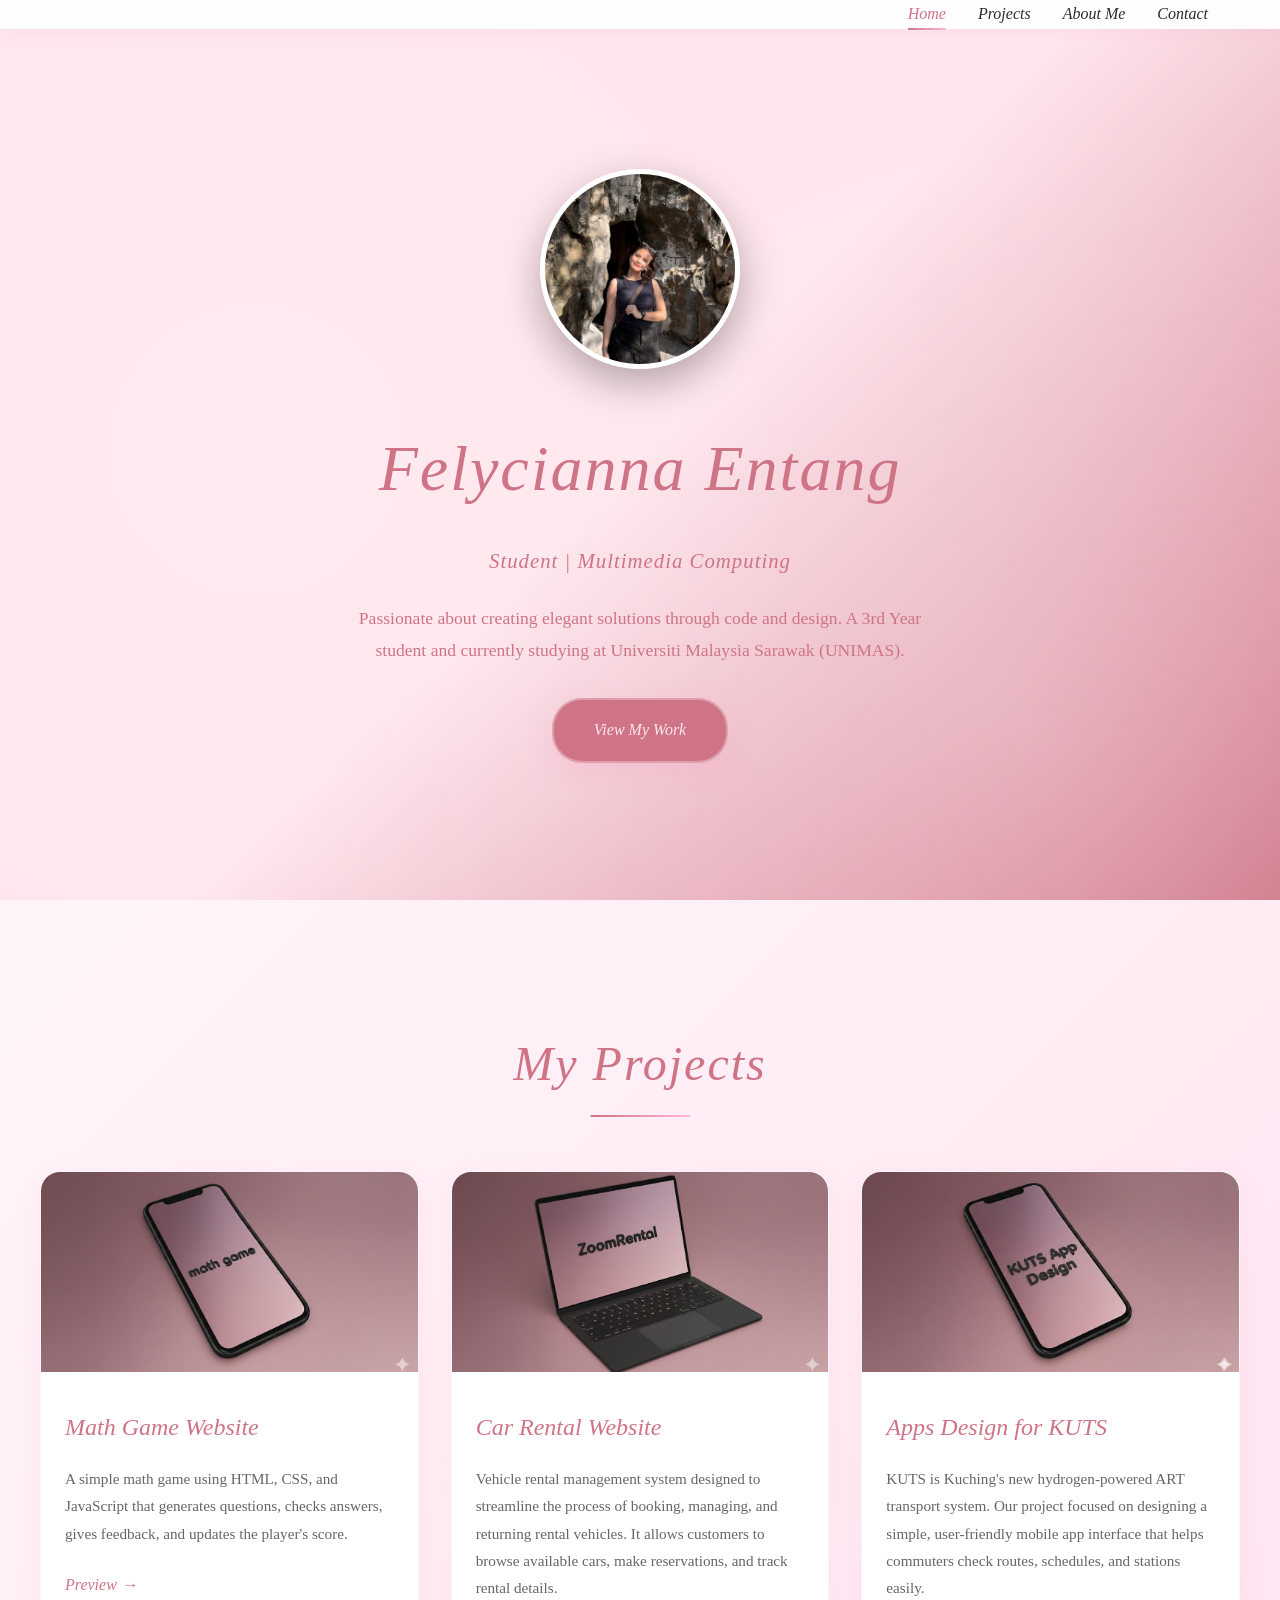
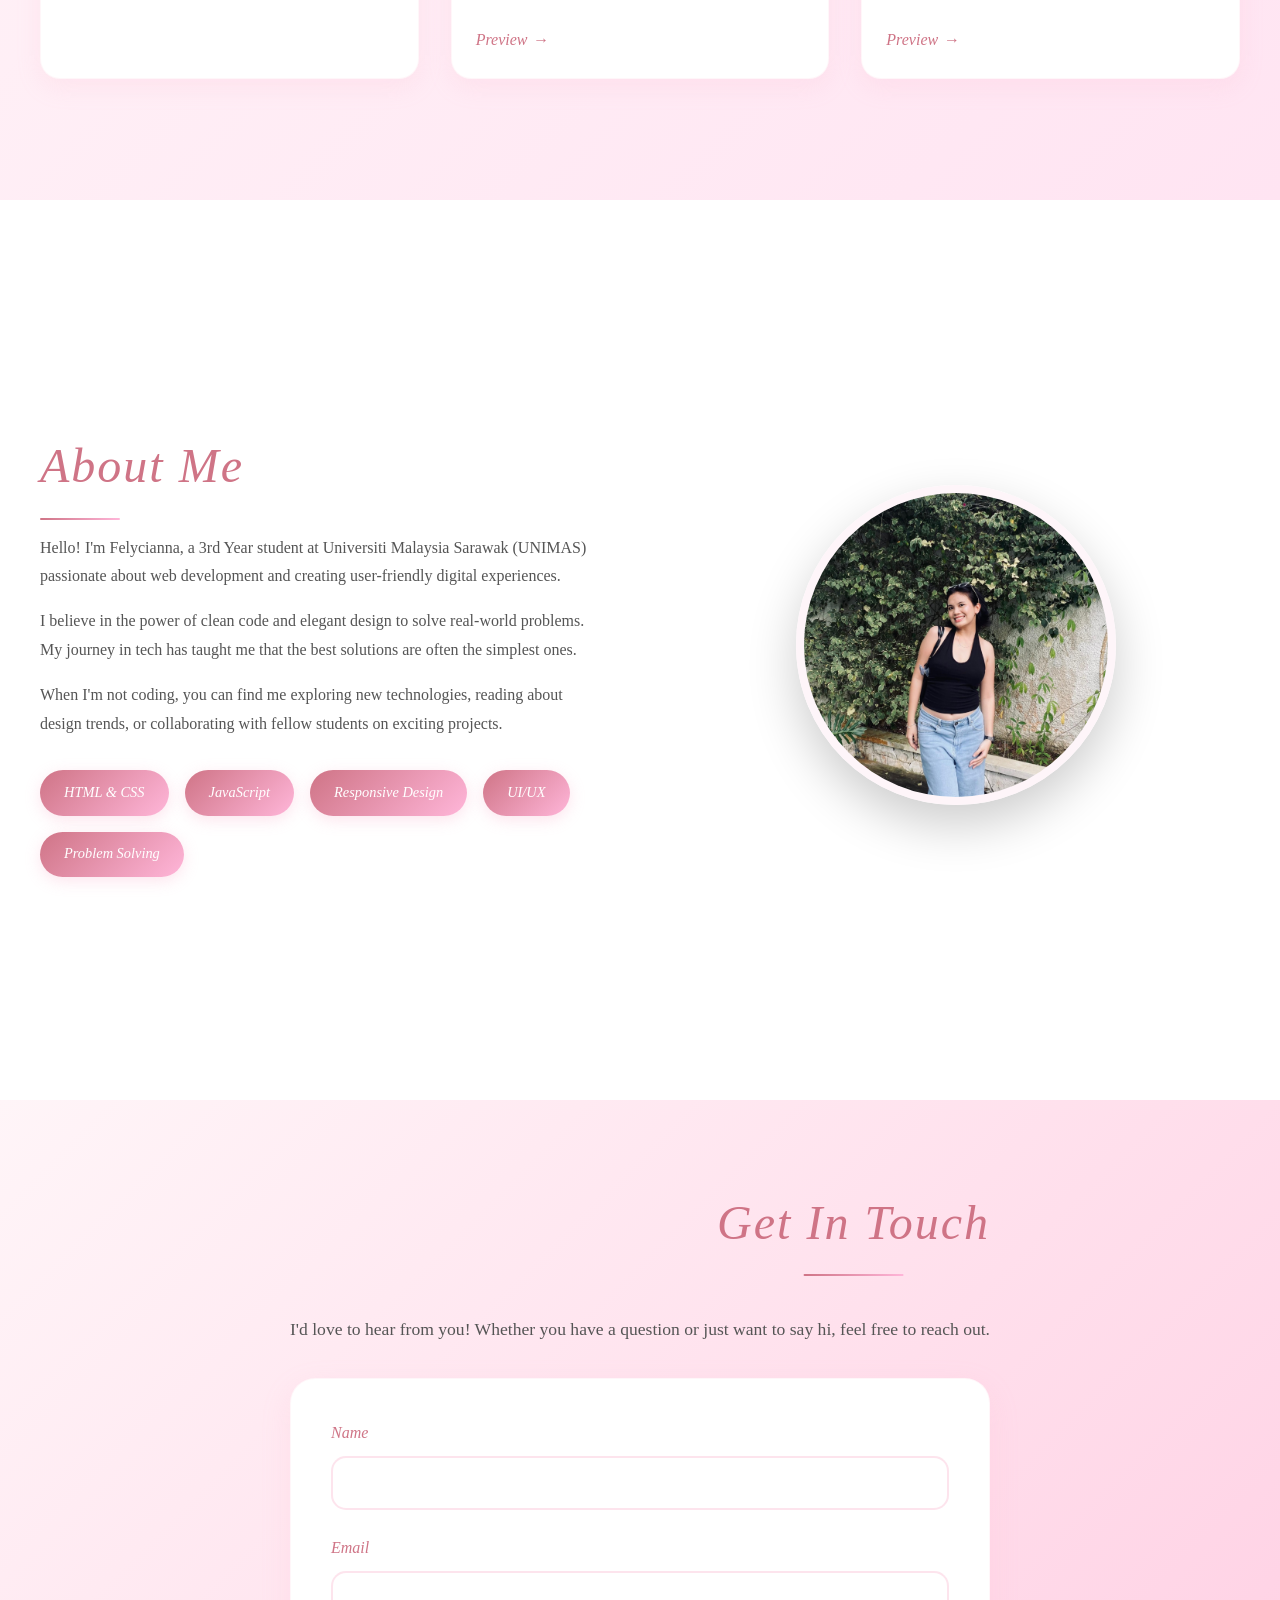
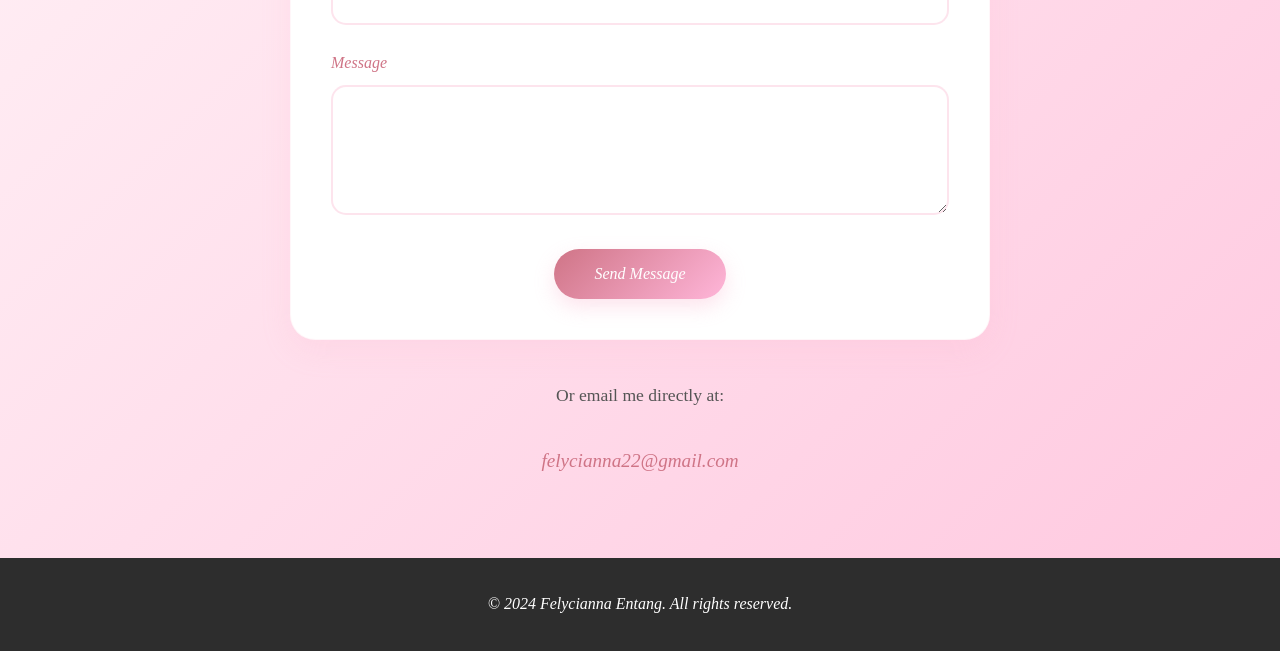
==== commit 4c1765f3: "Update index.html" ====
--- a/index.html
+++ b/index.html
@@ -29,8 +29,8 @@
                     <img src="felycianna_pict.jpg" alt="Felycianna Entang" class="hero-profile-img">
                 </div>
                 <h1>Felycianna Entang</h1>
-                <p class="subtitle">Student | Aspiring Developer</p>
-                <p>Passionate about creating elegant solutions through code and design. Currently studying at Universiti Malaysia Sarawak (UNIMAS).</p>
+                <p class="subtitle">Student | Multimedia Computing</p>
+                <p>Passionate about creating elegant solutions through code and design. A 3rd Year student and currently studying at Universiti Malaysia Sarawak (UNIMAS).</p>
                 <a href="#projects" class="cta-button">View My Work</a>
             </div>
         </div>
--- a/styles.css
+++ b/styles.css
@@ -0,0 +1,823 @@
+* {
+    margin: 0;
+    padding: 0;
+    box-sizing: border-box;
+}
+
+:root {
+    --primary: #2d2d2d;
+    --secondary: #4a4a4a;
+    --accent: #CF7486;
+    --accent2: #ffb6d9;
+    --pink-light: #ffc9e0;
+    --pink-soft: #ffe4f2;
+    --cream: #fff5f8;
+    --text: #CF7486;
+    --light: #fef5f9;
+    --white: #ffffff;
+}
+
+body {
+    font-family: 'Garamond', 'Georgia', 'Times New Roman', serif;
+    line-height: 1.8;
+    color: var(--text);
+    overflow-x: hidden;
+}
+
+/* Navigation */
+nav {
+    position: fixed;
+    top: 0;
+    width: 100%;
+    background: rgba(255, 255, 255, 0.95);
+    backdrop-filter: blur(15px);
+    box-shadow: 0 2px 15px rgba(248, 165, 194, 0.15);
+    z-index: 1000;
+    transition: all 0.3s ease;
+}
+
+nav.scrolled {
+    background: rgba(255, 255, 255, 0.98);
+    box-shadow: 0 4px 20px rgba(248, 165, 194, 0.2);
+}
+
+.nav-container {
+    max-width: 1200px;
+    margin: 0 auto;
+    padding: 0 2rem;
+    display: flex;
+    justify-content: flex-end;
+    align-items: center;
+}
+
+.logo {
+    display: none;
+}
+
+nav ul {
+    display: flex;
+    list-style: none;
+    gap: 2rem;
+}
+
+nav a {
+    text-decoration: none;
+    color: var(--primary);
+    font-weight: 400;
+    font-style: italic;
+    font-family: 'Georgia', serif;
+    transition: color 0.3s ease;
+    position: relative;
+    padding: 0.5rem 0;
+}
+
+nav a::after {
+    content: '';
+    position: absolute;
+    bottom: 0;
+    left: 0;
+    width: 0;
+    height: 2px;
+    background: linear-gradient(90deg, var(--accent), var(--accent2));
+    transition: width 0.3s ease;
+}
+
+nav a:hover::after,
+nav a.active::after {
+    width: 100%;
+}
+
+nav a:hover,
+nav a.active {
+    color: var(--accent);
+}
+
+/* Mobile menu toggle */
+.menu-toggle {
+    display: none;
+    background: none;
+    border: none;
+    font-size: 1.8rem;
+    cursor: pointer;
+    color: var(--primary);
+    padding: 0.5rem;
+}
+
+/* Sections */
+section {
+    min-height: 100vh;
+    padding: 5rem 1.5rem 3rem;
+    display: flex;
+    align-items: center;
+    justify-content: center;
+}
+
+.container {
+    max-width: 1200px;
+    width: 100%;
+    margin: 0 auto;
+}
+
+/* Home Section */
+#home {
+    background: linear-gradient(135deg, #FFE6ED 0%, #FFE6ED 50%, #CF7486 100%);
+    color: var(--white);
+    position: relative;
+    overflow: hidden;
+}
+
+#home::before {
+    content: '';
+    position: absolute;
+    top: 0;
+    left: 0;
+    right: 0;
+    bottom: 0;
+    background: 
+        radial-gradient(circle at 20% 50%, rgba(255,255,255,0.2) 0%, transparent 50%),
+        radial-gradient(circle at 80% 80%, rgba(255,255,255,0.2) 0%, transparent 50%);
+    pointer-events: none;
+}
+
+.hero-content {
+    display: flex;
+    flex-direction: column;
+    align-items: center;
+    text-align: center;
+    position: relative;
+    z-index: 1;
+}
+
+.hero-image {
+    margin-bottom: 2rem;
+    opacity: 0;
+    animation: fadeInUp 1s ease forwards;
+}
+
+.hero-profile-img {
+    width: 200px;
+    height: 200px;
+    border-radius: 50%;
+    object-fit: cover;
+    border: 5px solid var(--white);
+    box-shadow: 0 15px 40px rgba(0,0,0,0.3);
+}
+
+.hero-profile-placeholder {
+    width: 200px;
+    height: 200px;
+    background: rgba(255, 255, 255, 0.2);
+    backdrop-filter: blur(10px);
+    border-radius: 50%;
+    display: flex;
+    align-items: center;
+    justify-content: center;
+    font-size: 4rem;
+    color: var(--white);
+    border: 5px solid var(--white);
+    box-shadow: 0 15px 40px rgba(0,0,0,0.3);
+    font-weight: 400;
+    font-style: italic;
+}
+
+.hero-content h1 {
+    font-size: 4rem;
+    color: #CF7486;
+    margin-bottom: 1rem;
+    opacity: 0;
+    animation: fadeInUp 1s ease 0.2s forwards;
+    font-weight: 400;
+    font-family: 'Garamond', 'Georgia', serif;
+    font-style: italic;
+    letter-spacing: 2px;
+}
+
+.hero-content .subtitle {
+    font-size: 1.3rem;
+    margin-bottom: 1.5rem;
+    opacity: 0;
+    animation: fadeInUp 1s ease 0.4s forwards;
+    color: #CF7486;
+    font-weight: 300;
+    font-style: italic;
+    letter-spacing: 1px;
+}
+
+.hero-content p {
+    font-size: 1.1rem;
+    color: #CF7486;
+    max-width: 600px;
+    margin: 0 auto 2rem;
+    opacity: 0;
+    animation: fadeInUp 1s ease 0.6s forwards;
+    line-height: 1.8;
+}
+
+.cta-button {
+    display: inline-block;
+    padding: 1rem 2.5rem;
+    background: #CF7486;
+    color: #FFE6ED;
+    text-decoration: none;
+    border-radius: 30px;
+    font-weight: 500;
+    font-style: italic;
+    font-family: 'Georgia', serif;
+    transition: all 0.3s ease;
+    opacity: 0;
+    animation: fadeInUp 1s ease 0.8s forwards;
+    box-shadow: 0 8px 25px rgba(248, 165, 194, 0.3);
+    border: 2px solid rgba(255, 255, 255, 0.3);
+}
+
+.cta-button:hover {
+    transform: translateY(-3px);
+    box-shadow: 0 12px 35px rgba(248, 165, 194, 0.4);
+    background: rgba(255, 255, 255, 0.95);
+}
+
+/* Projects Section */
+#projects {
+    background: linear-gradient(135deg, #fff5f8 0%, #ffe4f2 100%);
+    padding: 5rem 1.5rem;
+}
+
+.section-title {
+    text-align: center;
+    font-size: 3rem;
+    margin-bottom: 3rem;
+    color: var(--accent);
+    font-weight: 400;
+    font-style: italic;
+    font-family: 'Garamond', 'Georgia', serif;
+    position: relative;
+    display: inline-block;
+    left: 50%;
+    transform: translateX(-50%);
+    letter-spacing: 2px;
+}
+
+.section-title::after {
+    content: '';
+    position: absolute;
+    bottom: -10px;
+    left: 50%;
+    transform: translateX(-50%);
+    width: 100px;
+    height: 2px;
+    background: linear-gradient(90deg, var(--accent), var(--accent2));
+    border-radius: 2px;
+}
+
+.projects-grid {
+    display: grid;
+    grid-template-columns: repeat(auto-fit, minmax(280px, 1fr));
+    gap: 2rem;
+    margin-top: 1rem;
+}
+
+.project-card {
+    background: var(--white);
+    border-radius: 20px;
+    overflow: hidden;
+    box-shadow: 0 8px 25px rgba(248, 165, 194, 0.15);
+    transition: all 0.3s ease;
+    opacity: 0;
+    transform: translateY(30px);
+    border: 1px solid rgba(248, 165, 194, 0.1);
+}
+
+.project-card.visible {
+    opacity: 1;
+    transform: translateY(0);
+}
+
+.project-card:hover {
+    transform: translateY(-10px);
+    box-shadow: 0 15px 35px rgba(248, 165, 194, 0.25);
+}
+
+.project-img {
+    width: 100%;
+    height: 200px;
+    object-fit: cover;
+    background: linear-gradient(135deg, #ffc9e0 0%, #f8a5c2 100%);
+}
+
+.project-placeholder {
+    width: 100%;
+    height: 200px;
+    background: linear-gradient(135deg, #ffc9e0 0%, #f8a5c2 100%);
+    display: flex;
+    align-items: center;
+    justify-content: center;
+    color: var(--white);
+    font-size: 3rem;
+    font-weight: 400;
+    font-style: italic;
+}
+
+.project-content {
+    padding: 1.5rem;
+}
+
+.project-card h3 {
+    color: var(--accent);
+    margin-bottom: 1rem;
+    font-size: 1.5rem;
+    font-weight: 400;
+    font-style: italic;
+    font-family: 'Georgia', serif;
+}
+
+.project-card p {
+    margin-bottom: 1.5rem;
+    color: #666;
+    line-height: 1.8;
+    font-size: 0.95rem;
+}
+
+.project-link {
+    display: inline-block;
+    color: var(--accent);
+    text-decoration: none;
+    font-weight: 500;
+    font-style: italic;
+    transition: all 0.3s ease;
+    position: relative;
+}
+
+.project-link:hover {
+    color: var(--accent2);
+    padding-left: 5px;
+}
+
+.project-link::after {
+    content: '→';
+    margin-left: 5px;
+    transition: margin-left 0.3s ease;
+}
+
+.project-link:hover::after {
+    margin-left: 10px;
+}
+
+/* About Section */
+#about {
+    background: var(--white);
+    padding: 5rem 1.5rem;
+}
+
+.about-content {
+    display: grid;
+    grid-template-columns: 1fr 1fr;
+    gap: 4rem;
+    align-items: center;
+}
+
+.about-text h2 {
+    font-size: 3rem;
+    margin-bottom: 1.5rem;
+    color: var(--accent);
+    font-weight: 400;
+    font-style: italic;
+    font-family: 'Garamond', 'Georgia', serif;
+    position: relative;
+    display: inline-block;
+    letter-spacing: 2px;
+}
+
+.about-text h2::after {
+    content: '';
+    position: absolute;
+    bottom: -10px;
+    left: 0;
+    width: 80px;
+    height: 2px;
+    background: linear-gradient(90deg, var(--accent), var(--accent2));
+    border-radius: 2px;
+}
+
+.about-text p {
+    margin-bottom: 1rem;
+    line-height: 1.8;
+    color: #555;
+}
+
+.skills {
+    display: flex;
+    flex-wrap: wrap;
+    gap: 1rem;
+    margin-top: 2rem;
+}
+
+.skill-tag {
+    background: linear-gradient(135deg, var(--accent), var(--accent2));
+    color: var(--white);
+    padding: 0.6rem 1.5rem;
+    border-radius: 25px;
+    font-size: 0.9rem;
+    font-weight: 400;
+    font-style: italic;
+    box-shadow: 0 4px 15px rgba(248, 165, 194, 0.3);
+    transition: transform 0.3s ease;
+}
+
+.skill-tag:hover {
+    transform: translateY(-3px);
+    box-shadow: 0 6px 20px rgba(248, 165, 194, 0.4);
+}
+
+.about-image {
+    text-align: center;
+}
+
+.about-profile-img {
+    width: 320px;
+    height: 320px;
+    border-radius: 50%;
+    object-fit: cover;
+    box-shadow: 0 20px 50px rgba(0,0,0,0.2);
+    border: 8px solid var(--light);
+}
+
+.profile-placeholder {
+    width: 320px;
+    height: 320px;
+    background: linear-gradient(135deg, #ffc9e0 0%, #f8a5c2 100%);
+    border-radius: 50%;
+    margin: 0 auto;
+    display: flex;
+    align-items: center;
+    justify-content: center;
+    font-size: 6rem;
+    color: var(--white);
+    box-shadow: 0 15px 40px rgba(248, 165, 194, 0.3);
+    border: 8px solid var(--light);
+    font-weight: 400;
+    font-style: italic;
+}
+
+/* Contact Section */
+#contact {
+    background: linear-gradient(135deg, #fff5f8 0%, #ffc9e0 100%);
+    padding: 5rem 1.5rem;
+}
+
+.contact-content {
+    max-width: 700px;
+    margin: 0 auto;
+    text-align: center;
+}
+
+.contact-content p {
+    font-size: 1.1rem;
+    margin-bottom: 2rem;
+    color: #555;
+}
+
+.contact-form {
+    background: var(--white);
+    padding: 2.5rem;
+    border-radius: 25px;
+    box-shadow: 0 10px 30px rgba(248, 165, 194, 0.15);
+    margin-top: 2rem;
+    border: 1px solid rgba(248, 165, 194, 0.1);
+}
+
+.form-group {
+    margin-bottom: 1.5rem;
+    text-align: left;
+}
+
+.form-group label {
+    display: block;
+    margin-bottom: 0.5rem;
+    color: var(--accent);
+    font-weight: 500;
+    font-style: italic;
+}
+
+.form-group input,
+.form-group textarea {
+    width: 100%;
+    padding: 1rem;
+    border: 2px solid rgba(248, 165, 194, 0.3);
+    border-radius: 15px;
+    font-family: 'Georgia', serif;
+    transition: all 0.3s ease;
+    font-size: 1rem;
+}
+
+.form-group input:focus,
+.form-group textarea:focus {
+    outline: none;
+    border-color: var(--accent);
+    box-shadow: 0 0 0 3px rgba(248, 165, 194, 0.1);
+}
+
+.form-group textarea {
+    resize: vertical;
+    min-height: 130px;
+}
+
+.submit-btn {
+    background: linear-gradient(135deg, var(--accent), var(--accent2));
+    color: var(--white);
+    padding: 1rem 2.5rem;
+    border: none;
+    border-radius: 30px;
+    font-size: 1rem;
+    font-weight: 500;
+    font-style: italic;
+    font-family: 'Georgia', serif;
+    cursor: pointer;
+    transition: all 0.3s ease;
+    box-shadow: 0 8px 20px rgba(248, 165, 194, 0.3);
+}
+
+.submit-btn:hover {
+    transform: translateY(-3px);
+    box-shadow: 0 12px 30px rgba(248, 165, 194, 0.4);
+}
+
+.contact-email {
+    margin-top: 2.5rem;
+}
+
+.contact-email a {
+    color: var(--accent);
+    text-decoration: none;
+    font-size: 1.2rem;
+    font-weight: 500;
+    font-style: italic;
+    transition: color 0.3s ease;
+}
+
+.contact-email a:hover {
+    color: var(--accent2);
+}
+
+/* Footer */
+footer {
+    background: var(--primary);
+    color: var(--white);
+    text-align: center;
+    padding: 2rem;
+    font-style: italic;
+}
+
+/* Animations */
+@keyframes fadeInUp {
+    from {
+        opacity: 0;
+        transform: translateY(30px);
+    }
+    to {
+        opacity: 1;
+        transform: translateY(0);
+    }
+}
+
+/* Scroll to top button */
+.scroll-top {
+    position: fixed;
+    bottom: 2rem;
+    right: 2rem;
+    background: linear-gradient(135deg, var(--accent), var(--accent2));
+    color: var(--white);
+    width: 50px;
+    height: 50px;
+    border-radius: 50%;
+    border: none;
+    cursor: pointer;
+    display: none;
+    align-items: center;
+    justify-content: center;
+    font-size: 1.5rem;
+    transition: all 0.3s ease;
+    z-index: 999;
+    box-shadow: 0 4px 15px rgba(248, 165, 194, 0.4);
+}
+
+.scroll-top.visible {
+    display: flex;
+}
+
+.scroll-top:hover {
+    transform: translateY(-5px);
+    box-shadow: 0 8px 25px rgba(248, 165, 194, 0.5);
+}
+
+/* Modal Styles */
+.modal {
+    display: none;
+    position: fixed;
+    z-index: 2000;
+    left: 0;
+    top: 0;
+    width: 100%;
+    height: 100%;
+    background-color: rgba(0, 0, 0, 0.8);
+    backdrop-filter: blur(5px);
+}
+
+.modal.active {
+    display: flex;
+    align-items: center;
+    justify-content: center;
+    animation: fadeIn 0.3s ease;
+}
+
+.modal-content {
+    background: var(--white);
+    padding: 2rem;
+    border-radius: 25px;
+    max-width: 900px;
+    width: 90%;
+    max-height: 90vh;
+    overflow-y: auto;
+    position: relative;
+    box-shadow: 0 20px 60px rgba(0, 0, 0, 0.3);
+}
+
+.close-modal {
+    position: absolute;
+    top: 1rem;
+    right: 1.5rem;
+    font-size: 2.5rem;
+    color: var(--accent);
+    cursor: pointer;
+    transition: all 0.3s ease;
+    line-height: 1;
+}
+
+.close-modal:hover {
+    color: var(--accent2);
+    transform: rotate(90deg);
+}
+
+.modal-images {
+    display: flex;
+    flex-direction: column;
+    gap: 1.5rem;
+    margin-top: 1rem;
+}
+
+.modal-img {
+    width: 100%;
+    max-width: 600px;
+    margin: 0 auto;
+    display: block;
+    border-radius: 15px;
+    box-shadow: 0 5px 20px rgba(0, 0, 0, 0.1);
+}
+
+.modal-img.mobile {
+    width: 50%;
+    max-width: 400px;
+    margin: 0 auto;
+    display: block;
+}
+
+@keyframes fadeIn {
+    from {
+        opacity: 0;
+    }
+    to {
+        opacity: 1;
+    }
+}
+
+/* Responsive Design */
+@media (max-width: 968px) {
+    .about-content {
+        grid-template-columns: 1fr;
+        gap: 3rem;
+    }
+
+    .about-image {
+        order: -1;
+    }
+
+    .about-profile-img,
+    .profile-placeholder {
+        width: 250px;
+        height: 250px;
+        font-size: 5rem;
+    }
+}
+
+@media (max-width: 768px) {
+    .menu-toggle {
+        display: block;
+    }
+
+    nav ul {
+        position: fixed;
+        top: 70px;
+        left: -100%;
+        width: 100%;
+        height: calc(100vh - 70px);
+        background: rgba(255, 255, 255, 0.98);
+        flex-direction: column;
+        align-items: center;
+        justify-content: flex-start;
+        padding: 2rem 0;
+        gap: 0;
+        transition: left 0.3s ease;
+        box-shadow: 0 5px 20px rgba(0,0,0,0.1);
+    }
+
+    nav ul.active {
+        left: 0;
+    }
+
+    nav ul li {
+        width: 100%;
+        text-align: center;
+        padding: 1rem 0;
+        border-bottom: 1px solid #eee;
+    }
+
+    nav a {
+        display: block;
+        padding: 1rem;
+        font-size: 1.1rem;
+    }
+
+    .hero-content h1 {
+        font-size: 2.5rem;
+    }
+
+    .hero-content .subtitle {
+        font-size: 1.2rem;
+    }
+
+    .hero-profile-img,
+    .hero-profile-placeholder {
+        width: 150px;
+        height: 150px;
+        font-size: 3rem;
+    }
+
+    .section-title {
+        font-size: 2rem;
+    }
+
+    section {
+        padding: 5rem 1rem 3rem;
+    }
+
+    .projects-grid {
+        grid-template-columns: 1fr;
+        gap: 1.5rem;
+    }
+
+    .contact-form {
+        padding: 1.5rem;
+    }
+
+    .modal-content {
+        padding: 1.5rem;
+        width: 95%;
+    }
+
+    .close-modal {
+        font-size: 2rem;
+    }
+}
+
+@media (max-width: 480px) {
+    .hero-content h1 {
+        font-size: 2rem;
+    }
+
+    .hero-content .subtitle {
+        font-size: 1rem;
+    }
+
+    .hero-content p {
+        font-size: 0.95rem;
+    }
+
+    .cta-button {
+        padding: 0.8rem 2rem;
+        font-size: 0.9rem;
+    }
+
+    .about-profile-img,
+    .profile-placeholder {
+        width: 200px;
+        height: 200px;
+        font-size: 4rem;
+    }
+
+    .section-title {
+        font-size: 1.8rem;
+    }
+
+    .about-text h2 {
+        font-size: 2rem;
+    }
+}
